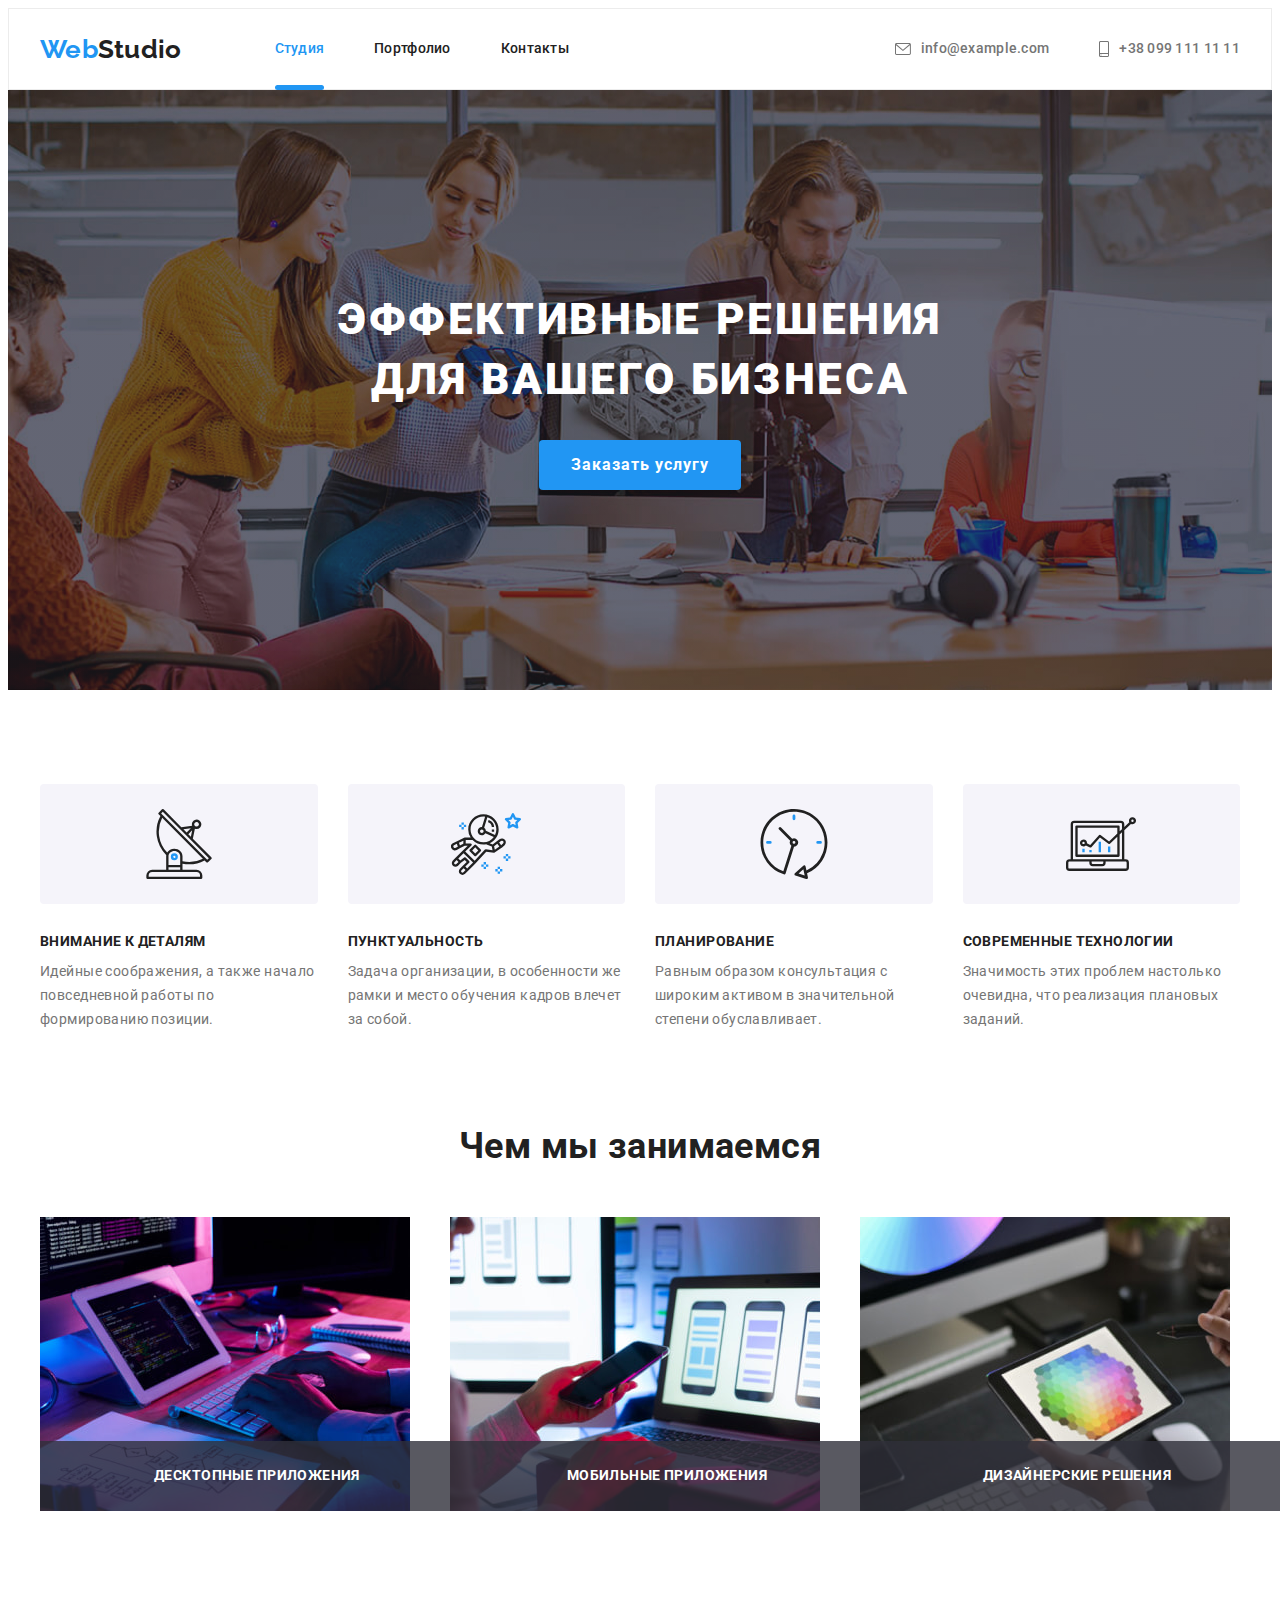
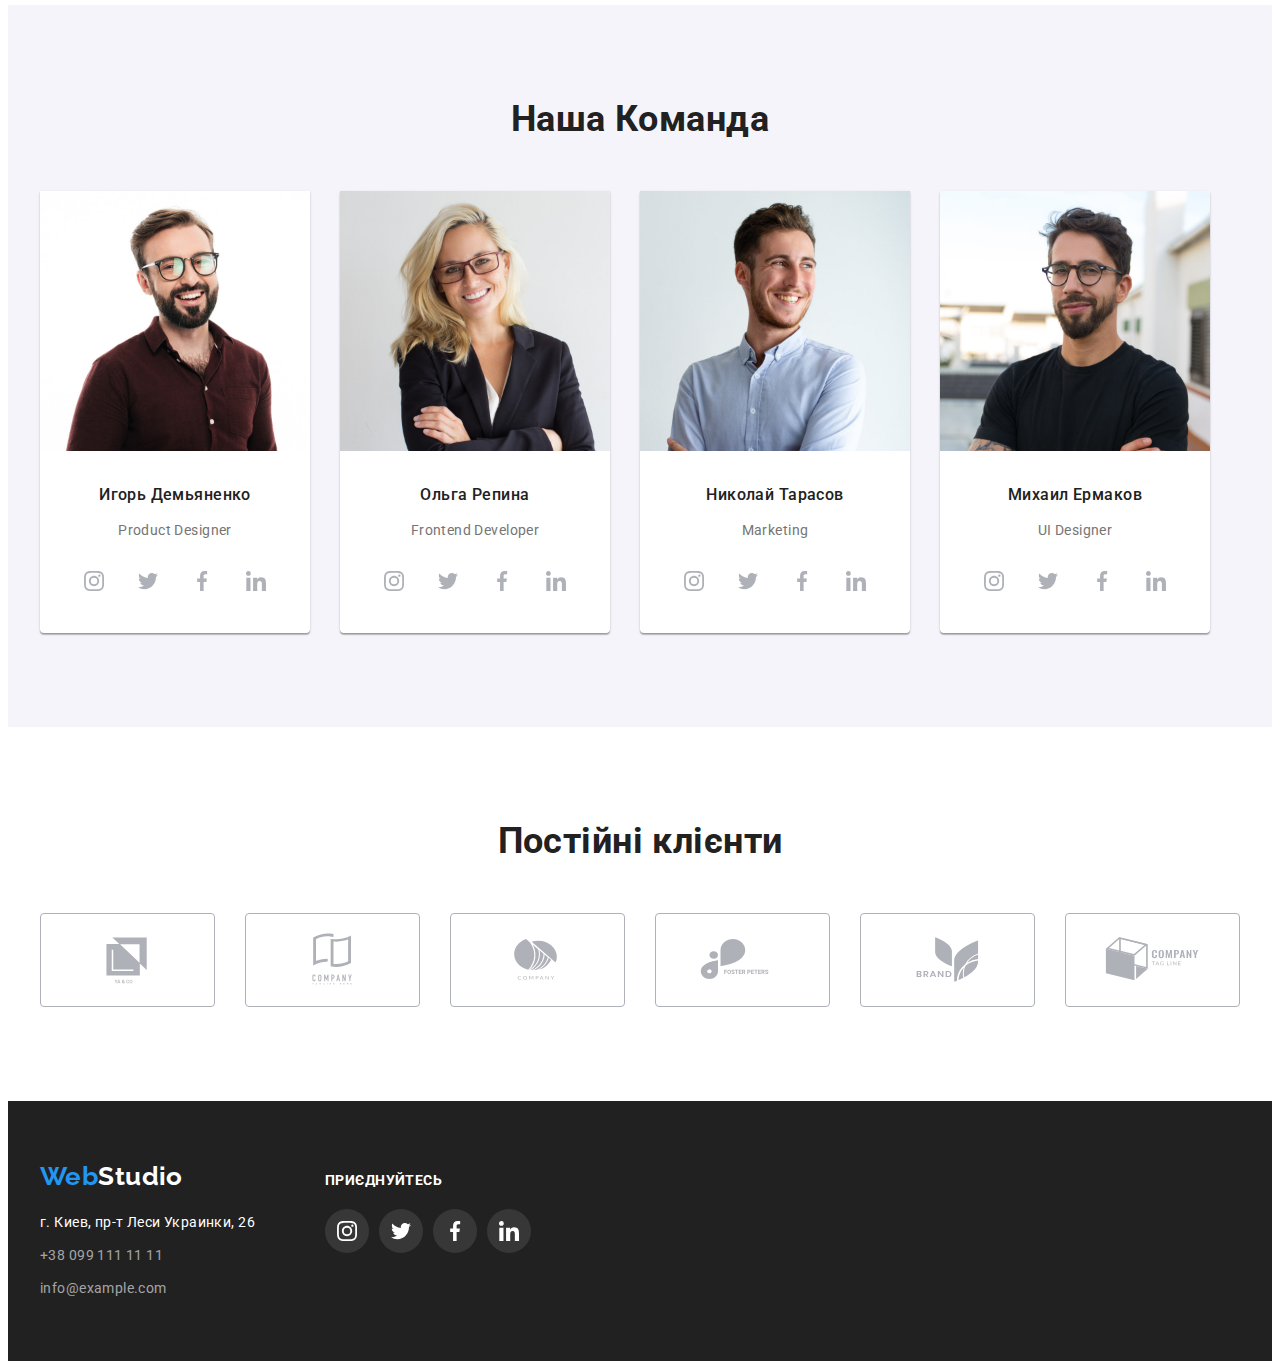
==== index.html @ 94548cdb "Modal-reg" ====
<!DOCTYPE html>
<html lang="ru">

<head>
  <meta charset="UTF-8" />
  <meta http-equiv="X-UA-Compatible" content="IE=edge" />
  <meta name="viewport" content="width=device-width, initial-scale=1.0" />
  <link rel="preconnect" href="https://fonts.googleapis.com" />
  <link rel="preconnect" href="https://fonts.gstatic.com" crossorigin />
  <link href="https://fonts.googleapis.com/css2?family=Raleway:wght@700&family=Roboto:wght@400;500;700;900&display=swap"
    rel="stylesheet" />
  <link rel="stylesheet" href="https://cdnjs.cloudflare.com/ajax/libs/modern-normalize/1.1.0/modern-normalize.min.css"
    integrity="sha512-wpPYUAdjBVSE4KJnH1VR1HeZfpl1ub8YT/NKx4PuQ5NmX2tKuGu6U/JRp5y+Y8XG2tV+wKQpNHVUX03MfMFn9Q=="
    crossorigin="anonymous" referrerpolicy="no-referrer" />
  <link rel="stylesheet" href="./css/styles.css" />
  <link rel="stylesheet" href="./css/stylesportfol.css" />
  <title>Головна</title>
</head>

<body>
  <header class="header">
    <div class="header-container container">
      <nav class="nav">
        <a href="./index.html" class="logo">
          Web<span class="black">Studio</span></a>
        <ul class="nav-list list">
          <li class="header-item">
            <a class="link header-link active-page" href="./index.html">Студия</a>
          </li>
          <li class="header-item">
            <a class="link header-link" href="./portfolio.html" target="_blank" rel="noreferrer noopener">Портфолио</a>
          </li>
          <li class="header-item">
            <a class="link header-link" href="">Контакты</a>
          </li>
        </ul>
      </nav>
      <ul class="contact-list list">
        <li class="header-item">
          <a class="link header-link" href="mailto:info@example.com"><svg class="contact-mail" width="16" height="12">
              <use href="./images/symbol.svg#mail"></use>
            </svg>info@example.com</a>
        </li>
        <li class="header-item">
          <a class="link header-link" href="tel:+380991111111"><svg class="contact-mail" width="10" height="16">
              <use href="./images/symbol.svg#smartphone"></use>
            </svg>+38 099 111 11 11</a>
        </li>
      </ul>
    </div>
  </header>
  <main>
    <!-- Секція герой -->
    <section class="section-hero">
      <div class="container">
        <h1 class="title-hero white">
          Эффективные решения для вашего бизнеса
        </h1>
        <button class="btn-hero" type="button" data-modal-open>Заказать услугу</button>
      </div>
    </section>

    <!-- Секція опису роботи -->
    <section class="section description">
      <div class="container">
        <ul class="list description-list card-set">
          <li class="description-item card-item">
            <div class="descrip-other">
              <svg class="descrip-icon" width="70" height="70">
                <use href="./images/icons.svg#antenna"></use>
              </svg>
            </div>
            <h3 class="description-title black">Внимание к деталям</h3>
            <p class="description-text">
              Идейные соображения, а также начало повседневной работы по
              формированию позиции.
            </p>
          </li>
          <li class="description-item card-item">
            <div class="descrip-other">
              <svg class="descrip-icon" width="70" height="70">
                <use href="./images/icons.svg#astronaut"></use>
              </svg>
            </div>
            <h3 class="description-title black">Пунктуальность</h3>
            <p class="description-text">
              Задача организации, в особенности же рамки и место обучения
              кадров влечет за собой.
            </p>
          </li>
          <li class="description-item card-item">
            <div class="descrip-other">
              <svg class="descrip-icon" width="70" height="70">
                <use href="./images/icons.svg#clock"></use>
              </svg>
            </div>
            <h3 class="description-title black">Планирование</h3>
            <p class="description-text">
              Равным образом консультация с широким активом в значительной
              степени обуславливает.
            </p>
          </li>
          <li class="description-item card-item">
            <div class="descrip-other">
              <svg class="descrip-icon" width="70" height="70">
                <use href="./images/icons.svg#diagram"></use>
              </svg>
            </div>
            <h3 class="description-title black">Современные технологии</h3>
            <p class="description-text">
              Значимость этих проблем настолько очевидна, что реализация
              плановых заданий.
            </p>
          </li>
        </ul>
      </div>
    </section>

    <!-- Секція про нас -->
    <section class="section about">
      <div class="container">
        <h2 class="section-title black">Чем мы занимаемся</h2>
        <ul class="card-set about-list list">
          <li class="about-item card-item">
            <img src="./images/indeximg/desktop.jpg" alt="Разработка" width="370" height="294" />
            <p class="about-title">Десктопные приложения</p>
          </li>
          <li class="about-item card-item">
            <img src="./images/indeximg/mobile.jpg" alt="Приложения" width="370" height="294" />
            <p class="about-title">Мобильные приложения</p>
          </li>
          <li class="about-item card-item">
            <img src="./images/indeximg/tablet.jpg" alt="Внедрение" width="370" height="294" />
            <p class="about-title">Дизайнерские решения</p>
          </li>
        </ul>
      </div>
    </section>

    <!-- Секція наша Команда -->
    <section class="section team">
      <div class="container">
        <h2 class="section-title black">Наша Команда</h2>
        <ul class="team-list list card-set">
          <li class="team-item comand-item">
            <img src="./images/indeximg/igor.jpg" alt="Игорь Демьяненко" width="270" height="260" />
            <div class="team-content">
              <h3 class="team-name">Игорь Демьяненко</h3>
              <p class="team-text">Product Designer</p>
              <ul class="socials list">
                <li class="socials-item">
                  <a class="socials-link" href="">
                    <svg class="socials-icon" width="20" height="20">
                      <use href="./images/symbol.svg#instagram"></use>
                    </svg>
                  </a>
                </li>
                <li class="socials-item">
                  <a class="socials-link" href="">
                    <svg class="socials-icon" width="20" height="20">
                      <use href="./images/symbol.svg#twitter"></use>
                    </svg>
                  </a>
                </li>
                <li class="socials-item">
                  <a class="socials-link" href="">
                    <svg class="socials-icon" width="20" height="20">
                      <use href="./images/symbol.svg#facebook"></use>
                    </svg>
                  </a>
                </li>
                <li class="socials-item">
                  <a class="socials-link" href="">
                    <svg class="socials-icon" width="20" height="20">
                      <use href="./images/symbol.svg#linkedin"></use>
                    </svg>
                  </a>
                </li>
              </ul>
            </div>
          </li>
          <li class="team-item comand-item">
            <img src="./images/indeximg/olga.jpg" alt="Ольга Репина" width="270" height="260" />
            <div class="team-content">
              <h3 class="team-name">Ольга Репина</h3>
              <p class="team-text">Frontend Developer</p>
              <ul class="socials list">
                <li class="socials-item">
                  <a class="socials-link" href="">
                    <svg class="socials-icon" width="20" height="20">
                      <use href="./images/symbol.svg#instagram"></use>
                    </svg>
                  </a>
                </li>
                <li class="socials-item">
                  <a class="socials-link" href="">
                    <svg class="socials-icon" width="20" height="20">
                      <use href="./images/symbol.svg#twitter"></use>
                    </svg>
                  </a>
                </li>
                <li class="socials-item">
                  <a class="socials-link" href="">
                    <svg class="socials-icon" width="20" height="20">
                      <use href="./images/symbol.svg#facebook"></use>
                    </svg>
                  </a>
                </li>
                <li class="socials-item">
                  <a class="socials-link" href="">
                    <svg class="socials-icon" width="20" height="20">
                      <use href="./images/symbol.svg#linkedin"></use>
                    </svg>
                  </a>
                </li>
              </ul>
            </div>
          </li>
          <li class="team-item comand-item">
            <img src="./images/indeximg/nikolai.jpg" alt="Николай Тарасов" width="270" height="260" />
            <div class="team-content">
              <h3 class="team-name">Николай Тарасов</h3>
              <p class="team-text">Marketing</p>
              <ul class="socials list">
                <li class="socials-item">
                  <a class="socials-link" href="">
                    <svg class="socials-icon" width="20" height="20">
                      <use href="./images/symbol.svg#instagram"></use>
                    </svg>
                  </a>
                </li>
                <li class="socials-item">
                  <a class="socials-link" href="">
                    <svg class="socials-icon" width="20" height="20">
                      <use href="./images/symbol.svg#twitter"></use>
                    </svg>
                  </a>
                </li>
                <li class="socials-item">
                  <a class="socials-link" href="">
                    <svg class="socials-icon" width="20" height="20">
                      <use href="./images/symbol.svg#facebook"></use>
                    </svg>
                  </a>
                </li>
                <li class="socials-item">
                  <a class="socials-link" href="">
                    <svg class="socials-icon" width="20" height="20">
                      <use href="./images/symbol.svg#linkedin"></use>
                    </svg>
                  </a>
                </li>
              </ul>
            </div>
          </li>
          <li class="team-item comand-item">
            <img src="./images/indeximg/mihail.jpg" alt="Михаил Ермаков" width="270" height="260" />
            <div class="team-content">
              <h3 class="team-name">Михаил Ермаков</h3>
              <p class="team-text">UI Designer</p>
              <ul class="socials list">
                <li class="socials-item">
                  <a class="socials-link" href="">
                    <svg class="socials-icon" width="20" height="20">
                      <use href="./images/symbol.svg#instagram"></use>
                    </svg>
                  </a>
                </li>
                <li class="socials-item">
                  <a class="socials-link" href="">
                    <svg class="socials-icon" width="20" height="20">
                      <use href="./images/symbol.svg#twitter"></use>
                    </svg>
                  </a>
                </li>
                <li class="socials-item">
                  <a class="socials-link" href="">
                    <svg class="socials-icon" width="20" height="20">
                      <use href="./images/symbol.svg#facebook"></use>
                    </svg>
                  </a>
                </li>
                <li class="socials-item">
                  <a class="socials-link" href="">
                    <svg class="socials-icon" width="20" height="20">
                      <use href="./images/symbol.svg#linkedin"></use>
                    </svg>
                  </a>
                </li>
              </ul>
            </div>
          </li>
        </ul>
      </div>
    </section>
    <!-- Постійні клієнти -->
    <section class="section">
      <div class="container">
        <h2 class="section-title black">Постійні клієнти</h2>
        <ul class="list regular-list card-set">
          <li class="regular-item card-item">
            <a href="" class="link" target="_blank" rel="noreferrer noopener">
              <svg class="regular-icon" width="105" height="60">
                <use href="./images/symbol.svg#logo-1"></use>
              </svg>
            </a>
          </li>
          <li class="regular-item card-item">
            <a href="" class=" link" target="_blank" rel="noreferrer noopener">
              <svg class="regular-icon" width="105" height="60">
                <use href="./images/symbol.svg#logo-2"></use>
              </svg>
            </a>
          </li>
          <li class="regular-item card-item">
            <a href="" class=" link" target="_blank" rel="noreferrer noopener">
              <svg class="regular-icon" width="105" height="60">
                <use href="./images/symbol.svg#logo-3"></use>
              </svg>
            </a>
          </li>
          <li class="regular-item card-item">
            <a href="" class=" link" target="_blank" rel="noreferrer noopener">
              <svg class="regular-icon" width="105" height="60">
                <use href="./images/symbol.svg#logo-4"></use>
              </svg>
            </a>
          </li>
          <li class="regular-item card-item">
            <a href="" class=" link" target="_blank" rel="noreferrer noopener">
              <svg class="regular-icon" width="105" height="60">
                <use href="./images/symbol.svg#logo-5"></use>
              </svg>
            </a>
          </li>
          <li class="regular-item card-item">
            <a href="" class=" link" target="_blank" rel="noreferrer noopener">
              <svg class="regular-icon" width="105" height="60">
                <use href="./images/symbol.svg#logo-6"></use>
              </svg>
            </a>
          </li>
        </ul>
      </div>
    </section>
  </main>

  <!-- Секція футер -->
  <footer class="footer">
    <div class="container">
      <div class="footer-container">
        <div class="adress-container>"> <a href="./index.html" class="logo">
            Web<span class="white">Studio</span></a>
          <address class="adress">
            <ul class="list footer-list">
              <li class="footer-contact">
                <a class="footer-link white link" href="https://goo.gl/maps/tCq3jxpHgxtGi2bRA" target="_blank"
                  rel="noreferrer noopener">
                  г. Киев, пр-т Леси Украинки, 26</a>
              </li>
              <li class="footer-contact">
                <a class="footer-link link" href="tel:+380991111111">+38 099 111 11 11</a>
              </li>
              <li class="footer-contact">
                <a class="footer-link link" href="mailto:info@example.com">info@example.com</a>
              </li>
            </ul>
          </address>
        </div>

        <div class="footer-cta">
          <p class="white footer-title">Приєднуйтесь</p>
          <ul class="socials list">
            <li class="socials-item">
              <a class="socials-link" href="">
                <svg class="socials-icon" width="20" height="20">
                  <use href="./images/symbol.svg#instagram"></use>
                </svg>
              </a>
            </li>
            <li class="socials-item">
              <a class="socials-link" href="">
                <svg class="socials-icon" width="20" height="20">
                  <use href="./images/symbol.svg#twitter"></use>
                </svg>
              </a>
            </li>
            <li class="socials-item">
              <a class="socials-link" href="">
                <svg class="socials-icon" width="20" height="20">
                  <use href="./images/symbol.svg#facebook"></use>
                </svg>
              </a>
            </li>
            <li class="socials-item ">
              <a class="socials-link" href="">
                <svg class="socials-icon" width="20" height="20">
                  <use href="./images/symbol.svg#linkedin"></use>
                </svg>
              </a>
            </li>
          </ul>
        </div>
      </div>
    </div>
  </footer>
  <div class="backdrop is-hidden" data-modal>
    <div class="modal">
      <button class="modal-btn" data-modal-close>
        <svg class="modal-icon" width="11" height="11">
          <use href="./images/icons.svg#icon-close"></use>
        </svg>
      </button>
      <form class="registration">
        <strong class="registration-title">Залиште свої дані, ми вам передзвонимо</strong>
        <div class="registration-group">
          <label class="registration-wrap">
            <span class="registration-label">Ім'я</span>
            <input class="registration-input" type="text">

            <svg class="registration-icon" width="18" height="18">
              <use href="./images/icons.svg#name"></use>
            </svg>
          </label>
          <label class="registration-wrap">
            <span class="registration-label">Телефон</span>
            <input class="registration-input" type="tel">

            <svg class="registration-icon" width="18" height="18">
              <use href="./images/icons.svg#telephone"></use>
            </svg>
          </label>
          <label class="registration-wrap">
            <span class="registration-label">E-mail</span>
            <input class="registration-input" type="email">

            <svg class="registration-icon" width="18" height="18">
              <use href="./images/icons.svg#email"></use>
            </svg>
          </label>
          <label class="registration-wrap">
            <span class="registration-label">Коментарій</span>
            <textarea class="registration-message" rows="5" placeholder="Введіть текст"></textarea>

          </label>
        </div>
        <label class="registration-agreement">
          <input class="registration-checkbox visually-hidden" type="checkbox" name="agreement">
          <svg class="registration-agreemen-icon" width="20" height="20">
            <use class="registration-agreement-uncheck" href="./images/icons.svg#check-box">
            </use>
            <use class="registration-agreement-check" href="./images/icons.svg#check"></use>
          </svg>
          <span class="registration-text">
            Погоджуюся з розсилкою та приймаю
            <a class="registration-link" href="">Умови договору</a>
          </span>
        </label>
        <button class="registration-btn" type="submit"> Відправити</button>
      </form>
    </div>
  </div>

  <script src="./modal.js"></script>
</body>

</html>
---- css/styles.css ----
:root {
  --text-color-blck: #212121;
  --accent-color: #2196f3;
  --text-color-wht: #ffffff;
  --text-color-gray: #757575;
  --text-color-soc: #afb1b8;
  --drk-bg: #2f303a;
  --light-bg: #f5f4fa;
  --gradient: linear-gradient(
    to right,
    rgba(47, 48, 58, 0.4),
    rgba(47, 48, 58, 0.4)
  );
  --white-rgba: rgba(255, 255, 255, 0.6);
  --card-gap: 30px;
  --card-item: 3;
  --cubic: cubic-bezier(0.4, 0, 0.2, 1);
}

body {
  font-family: "Roboto";
  font-size: 14px;
  line-height: 1.71;
  letter-spacing: 0.03em;
  color: var(--text-color-gray);
}
h1,
h2,
h3,
h4,
p {
  margin: 0;
}

ul,
ol {
  padding: 0;
  margin: 0;
}

img {
  display: block;
  max-width: 100%;
  height: auto;
}
.section {
  padding-top: 94px;
  padding-bottom: 94px;
}
.card-set {
  display: flex;
  flex-wrap: wrap;
  gap: var(--card-gap);
}
.card-item {
  flex-basis: calc(
    (100% - (var(--card-item) - 1) * var(--card-gap)) / var(--card-item)
  );
}
.container {
  width: 1200px;
  padding-left: 15px;
  padding-right: 15px;
  margin-left: auto;
  margin-right: auto;
}
.link {
  text-decoration: none;
  color: currentColor;
}

.list {
  list-style: none;
}
.visually-hidden{
  position: absolute;
  white-space: nowrap;
  width: 1px;
  height: 1px;
  overflow: hidden;
  border: 0;
padding: 0;
clip: rect(0 0 0 0);
clip-path:  inset(50%);
margin: -1px;
}

/* Header */
.header {
  font-weight: 500;
  line-height: 1.14;
  letter-spacing: 0.02em;
  border: 1px solid #ececec;
}
.logo {
  text-decoration: none;
  font-family: "Raleway";
  font-weight: 700;
  font-size: 26px;
  line-height: 1.16;
  color: var(--accent-color);
}
.black {
  color: var(--text-color-blck);
}
.white {
  color: var(--text-color-wht);
}

.header-link:hover, 
 .header-link:focus {
  color: var(--accent-color);
  
}
.nav {
  color: var(--text-color-blck);
}
.contact-mail {
  fill: currentColor;
  margin-right: 10px;
}
.header-link a:hover,
.header-link a:focus {
  color: var(--accent-color);
}

.active-page{
  position: relative;
  color: var(--accent-color);
}

.active-page::after{
  content: '';
  position: absolute;
  display: block ;
  left: 0;
  bottom: -1px;
  border-radius: 4px;
  width: 100%;
  height: 5px;
  background-color: var(--accent-color );
 
  
}

/* Header */
.header .logo {
  margin-right: 93px;
}
.header-container {
  display: flex;
  align-items: center;
}
.nav {
  display: flex;
  align-items: center;
}
.nav-list {
  display: flex;
  align-items: center;
  gap: 50px;
}
.header-link {
  display: flex;
  align-items: center;
  padding-top: 32px;
  padding-bottom: 32px;
  transition: color 250ms var(--cubic);
}
.contact-list {
  display: flex;
  align-items: center;
  gap: 50px;
  margin-left: auto;
}
/* Секція Герой */

.section-hero {
  max-width: 1600px;
  margin-left: auto;
  margin-right: auto;
  background-image: var(--gradient), url(../images/indeximg/backhero.jpg);
  background-repeat: no-repeat;
  background-position: center;
  background-size: cover;
  padding-top: 200px;
  padding-bottom: 200px;
  background-color: var(--drk-bg);
  text-align: center;
}
.title-hero {
  max-width: 696px;
  margin-left: auto;
  margin-right: auto;
  font-weight: 900;
  font-size: 44px;
  line-height: 1.36;
  text-align: center;
  text-transform: uppercase;
  letter-spacing: 0.06em;
  margin-bottom: 30px;
}
.btn-hero {
  background-color: var(--accent-color);
  box-shadow: 0px 4px 4px rgba(0, 0, 0, 0.15);
  border-radius: 4px;
  color: var(--text-color-wht);
  min-width: 200px;
  padding: 10px 32px;
  cursor: pointer;
  font-weight: 700;
  font-size: 16px;
  line-height: 1.88;
  text-align: center;
  letter-spacing: 0.06em;
  font-family: inherit;
  border: none;
}

/* Секція опису роботи */

.description-list {
  --card-item: 4;
}

.description-title {
  font-weight: 700;
  line-height: 1.14;
  font-size: 14px;
  text-transform: uppercase;
  margin-bottom: 10px;
}
.descrip-other {
  display: flex;
  align-items: center;
  justify-content: center;
  height: 120px;
  border-radius: 4px;
  background: var(--light-bg);
  margin-bottom: 30px;
}

/* Секція про нас */
.about {
  padding-top: 0px;
}
.section-title {
  font-weight: 700;
  font-size: 36px;
  line-height: 1.16;
  text-align: center;
  margin-bottom: 50px;
}
.about-list .about-item{
  position: relative;
}
.about-title {
  position: absolute;
  width: 100%;
  left: 0;
  bottom: 0;
  margin: 0;
  font-weight: 700;
  line-height: 1.14;
  text-transform: uppercase;
  color: var(--text-color-wht);
  text-align: center;
  padding: 27px;
  background: rgba(47, 48, 58, 0.8);
}
/* Секція наша Команда */

.team-list {
  --card-item: 4;
}
.team {
  background-color: var(--light-bg);
}
.title-team {
  font-weight: 700;
  font-size: 36px;
  line-height: 1.16;
  text-align: center;
}
.team-name {
  margin-bottom: 10px;
  font-weight: 500;
  color: var(--text-color-blck);
}
.team-text .team-name {
  font-size: 16px;
  line-height: 1.18;
}
.team-text {
  font-weight: 400px;
  margin-bottom: 16px;
}
.comand-item {
  text-align: center;
  background: #ffffff;
  box-shadow: 0px 1px 3px rgba(0, 0, 0, 0.12), 0px 1px 1px rgba(0, 0, 0, 0.14),
    0px 2px 1px rgba(0, 0, 0, 0.2);
  border-radius: 0px 0px 4px 4px;
}

.team-content {
  padding: 30px;
}

.socials {
  display: flex;
  align-items: center;
  justify-content: center;
  gap: 10px;
}
.socials-link {
  display: flex;
  align-items: center;
  justify-content: center;
  width: 44px;
  height: 44px;
  border-radius: 50%;
  transition: background-color 250ms var(--cubic);
  
}
.socials-icon {
  fill: var(--text-color-soc);
  transition: fill 250ms var(--cubic);
}
.socials-link:hover,
.socials-link:focus {
  background-color: var(--accent-color);
  
}
.socials-link:hover .socials-icon,
.socials-link:focus .socials-icon {
  fill: var(--text-color-wht);
  
}

/* Постійні клієнти */

.regular-title {
  text-align: center;
  font-size: 36px;
  line-height: 1.16em;
  font-weight: 700;
  color: var(--text-color-blck);
  margin-bottom: 50px;
}

.regular-item .link {
  display: flex;
  align-items: center;
  padding: 16px 30px;
  justify-content: center;
  border: 1px solid currentColor;
  border-radius: 4px;
  color: var(--text-color-soc);
  transition: color 250ms var(--cubic);
}
.regular-icon {
  fill: currentColor;
}
.regular-item .link:hover,
.regular-item .link:focus {
  color: var(--accent-color);
  
}
.regular-list {
  --card-item: 6;
  --card-gap: 30px;
}
/* Секція футер */
.footer-container {
  display: flex;
  gap: 70px;
  align-items: baseline;
}
.footer-link{
  transition: color 250ms var(--cubic);
}

.adress-container {
  padding-top: 60px;
  padding-bottom: 60px;
}
.adress {
  font-style: inherit;
  color: var(--white-rgba);
}
.footer {
  padding-top: 60px;
  padding-bottom: 60px;
  background-color: var(--text-color-blck);
}

.footer-link:hover, 
.footer-link:focus {
  color: var(--accent-color);
}


.footer .logo {
  margin-bottom: 20px;
  display: block;
}
.footer-list {
  display: flex;
  flex-direction: column;
  gap: 9px;
}
.footer-title {
  font-family: "Roboto";
  font-weight: 700;
  font-size: 14px;
  line-height: 1.14;
  letter-spacing: 0.03em;
  text-transform: uppercase;

  color: var(--text-color-wht);
  margin-bottom: 20px;
}
/* Social-Footer */
.footer-cta .socials-link {
  
  background-color: rgba(255, 255, 255, 0.1);
}
.footer-cta .socials-link:hover,
.footer-cta .socials-link:focus{
    background-color: var(--accent-color);
    transition: background-color 250ms var(--cubic);

}
.footer-cta .socials-icon{
  fill: var(--text-color-wht);
}

/* Портфолио */

.filter-btn {
  text-align: center;
  font-family: inherit;
  font-style: normal;
  font-weight: 500;
  font-size: 16px;
  line-height: 1.62;
  background-color: #f5f4fa;
  border-radius: 4px;
  cursor: pointer;
  border: none;
  padding: 6px 22px;
  transition: color 250ms var(--cubic),
      box-shadow 250ms var(--cubic),
      background-color 250ms var(--cubic);
}
.filter-list {
  display: flex;
  justify-content: center;
  margin-bottom: 50px;
  gap: 8px;
}

.filter-link {
  align-items: center;
}

.filter-btn:hover {
  background-color: var(--accent-color);
  color: var(--text-color-wht);
  box-shadow: 0px 3px 1px rgba(0, 0, 0, 0.1), 0px 1px 2px rgba(0, 0, 0, 0.08),
    0px 2px 2px rgba(0, 0, 0, 0.12);
  
}

.filter-btn:focus {
  background-color: var(--accent-color);
  color: var(--text-color-wht);
  box-shadow: 0px 3px 1px rgba(0, 0, 0, 0.1), 0px 1px 2px rgba(0, 0, 0, 0.08),
    0px 2px 2px rgba(0, 0, 0, 0.12);
    
}

.work-title {
  font-weight: 700;
  font-size: 18px;
  line-height: 2;
  color: var(--text-color-blck);
  margin-bottom: 4px;
}
.work-text {
  font-size: 16px;
  line-height: 1.87;
}
.work-item {
  background-color: var(--text-color-wht);
}
.work-description {
  padding: 20px 24px;
  background: var(--text-color-wht);
  border: 1px solid #eeeeee;
}
.work-list .link {
  display: flex;
  flex-direction: column;
  transition: box-shadow 250ms var(--cubic);
}
.work-list .work-item .link:hover,
.work-list .work-item .link:focus {
  box-shadow: 0px 1px 1px rgba(0, 0, 0, 0.12), 0px 4px 4px rgba(0, 0, 0, 0.06),
    1px 4px 6px rgba(0, 0, 0, 0.16);
  transition: box-shadow 250ms var(--cubic);
}

.work-overlay {
  position: relative;
  overflow: hidden;
}

.work-about{
  font-family: 'Roboto';
    font-style: normal;
    font-weight: 400;
    font-size: 18px;
    line-height: 1.55;
    letter-spacing: 0.03em;
    
}
.work-about {
  position: absolute;
  top: 0;
  left: 0;
  width: 100%;
  height: 100%;
  padding: 63px 24px;
  opacity: 0;
  transform: translateY(100%);
  background-color: var(--accent-color);
  color: var(--text-color-wht);
  transition: transform 250ms var(--cubic), opacity 250ms var(--cubic);
}

.work-link:hover .work-about,
.work-link:focus .work-about {
  transform: translateY(0);
  opacity: 1;
}
/* Modal */

.backdrop{
  position: fixed;
  top: 0;
  left: 0;

  height: 100%;
  width: 100%;

  background-color: rgba(0, 0, 0, 0.2);
  z-index: 1000;
  display: flex;
  align-items: center;
  justify-content: center;
  transition: opacity 250ms var(--cubic), visibility 250ms var(--cubic);
}
.backdrop.is-hidden{
  opacity: 0;
  visibility: hidden;
  pointer-events: none;
}
.backdrop.is-hidden .modal{
  transform: scale(0);
}
.modal{
  position: relative;
  width: 528px;
  padding: 40px;
  background: #FFFFFF;
  box-shadow: 0px 1px 3px rgba(0, 0, 0, 0.12), 0px 1px 1px rgba(0, 0, 0, 0.14), 0px 2px 1px rgba(0, 0, 0, 0.2);
  border-radius: 4px;
  transition: transform 250ms var(--cubic);
}
.modal-btn{
  position: absolute;

  display: flex;
  align-items: center;
  justify-content: center;
  width: 30px;
  height: 30px;
  top: 8px;
  right: 8px;

  border-radius: 50%;
  border: 1px solid rgba(0, 0, 0, 0.1);
  background-color: var(--text-color-wht);
  cursor: pointer;
}
/* Modal-form */
.registration {

  text-align: center;
  align-items: center;
  
}

.registration-title {
    max-width: 30px;
    font-family: 'Roboto';
    font-style: normal;
    font-weight: 700;
    font-size: 20px;
    line-height: 1,15;
    text-align: center;
    letter-spacing: 0.03em;
    color: var(--text-color-blck);
    margin-bottom: 30px;
}

.registration-group {
  margin-bottom: 20px;
}
.registration-agreement{
  display: flex;
  align-items: center;
  gap:8px;
  margin-bottom: 30px;
}

.registration-wrap {
  position: relative;
  display: block;
  margin-bottom: 28px ;

}
.registration-wrap:last-child{
  margin-bottom: 0;
}

.registration-label {
  display: block;
  text-align: left;
}

.registration-input, 
.registration-message {
  border: 1px solid rgba(33, 33, 33, 0.2);
  height: 40px;
  width: 100%;
  padding-top: 11px;
  padding-left: 42px;
  padding-bottom: 11px;
  border-radius: 4px;
}
.registration-message{
  resize: none;
  width: 100%;
  height: 120px;
  padding: 10px;
}

.registration-icon {
  position: absolute;
  bottom: 10px;
  left: 15px;  
}

.registration-agreement-check{
  opacity: 0;
  fill: var(--text-color-wht);
  background-color: var(--accent-color);
}
.registration-checkbox:checked+.registration-agreemen-icon .registration-agreement-check {
  opacity: 1;
  
}
.registration-checkbox:checked + .registration-agreemen-icon .registration-agreement-uncheck
{
  opacity: 0;
}


.registration-btn {

  font-family: 'Roboto';
  font-style: normal;
  font-weight: 700;
  font-size: 16px;
  line-height: 30px;
  border: none;
  display: inline-flex;
  align-items: center;
  text-align: center;
  width: 200px;
  height: 50px;
  background-color: var(--accent-color);
  box-shadow: 0px 4px 4px rgba(0, 0, 0, 0.15);
  border-radius: 4px;
  color: var(--text-color-wht);
  cursor: pointer;

}
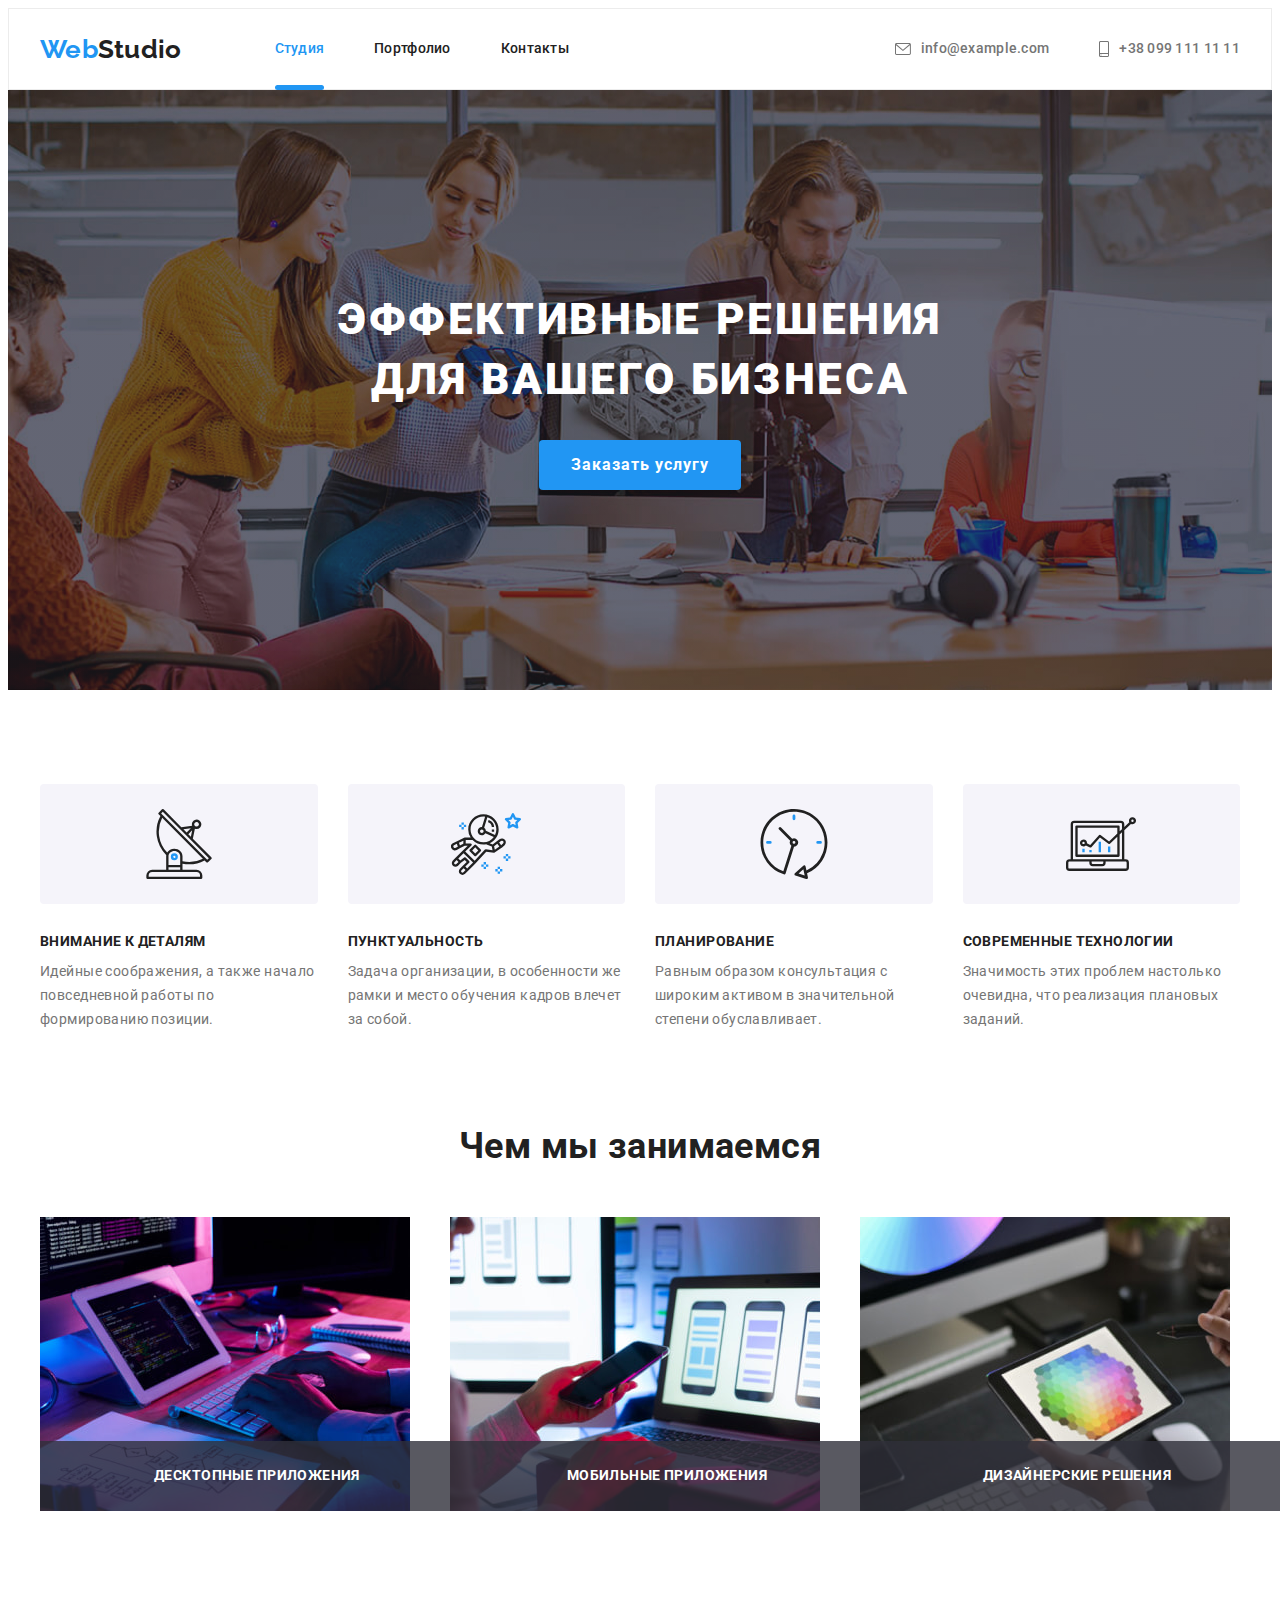
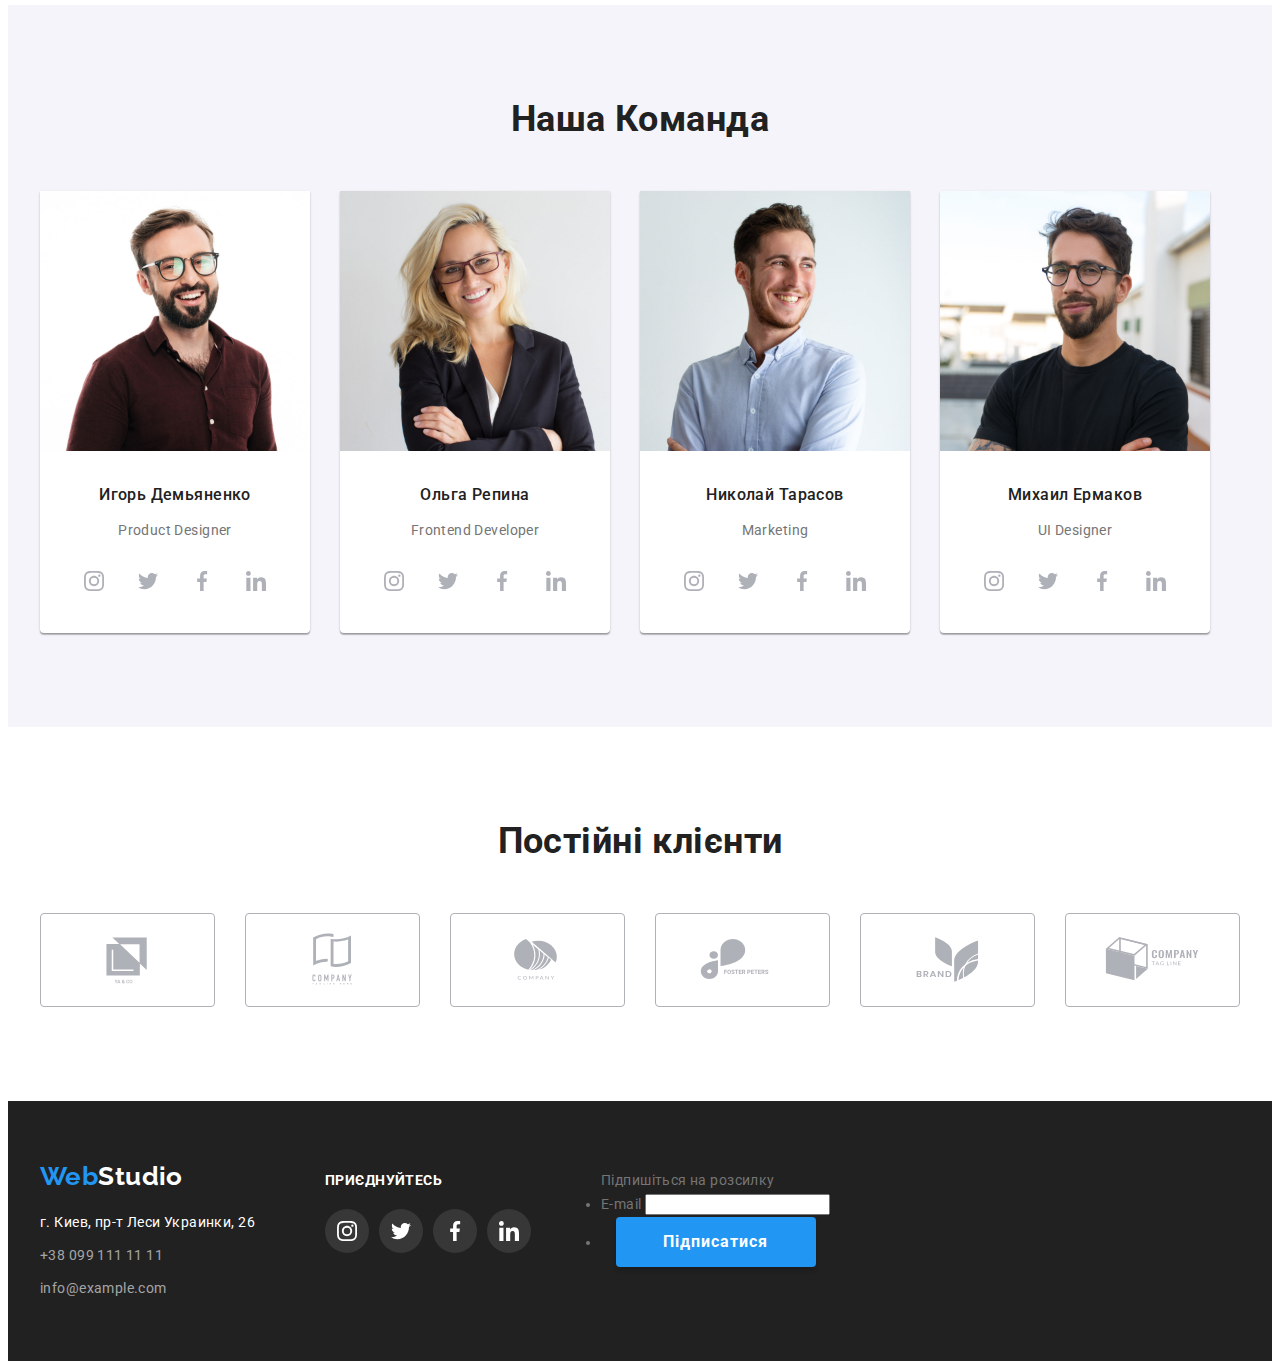
==== commit 37dee80b: "Update2" ====
--- a/index.html
+++ b/index.html
@@ -401,6 +401,20 @@
             </li>
           </ul>
         </div>
+        <div>
+          <p>Підпишіться на розсилку</p>
+          <ul>
+            <li>
+              <label class="registration-wrap">
+                <span>E-mail</span>
+                <input type="email">
+
+            </li>
+            <li>
+              <button class="btn-hero">Підписатися</button>
+            </li>
+          </ul>
+        </div>
       </div>
     </div>
   </footer>
@@ -416,27 +430,30 @@
         <div class="registration-group">
           <label class="registration-wrap">
             <span class="registration-label">Ім'я</span>
-            <input class="registration-input" type="text">
-
-            <svg class="registration-icon" width="18" height="18">
-              <use href="./images/icons.svg#name"></use>
-            </svg>
+            <span class="registration-file">
+              <input class="registration-input" type="text">
+              <svg class="registration-icon" width="18" height="18">
+                <use href="./images/icons.svg#name"></use>
+              </svg>
+            </span>
           </label>
           <label class="registration-wrap">
             <span class="registration-label">Телефон</span>
-            <input class="registration-input" type="tel">
-
-            <svg class="registration-icon" width="18" height="18">
-              <use href="./images/icons.svg#telephone"></use>
-            </svg>
+            <span class="registration-file">
+              <input class="registration-input" type="tel">
+              <svg class="registration-icon" width="18" height="18">
+                <use href="./images/icons.svg#telephone"></use>
+              </svg>
+            </span>
           </label>
           <label class="registration-wrap">
             <span class="registration-label">E-mail</span>
-            <input class="registration-input" type="email">
-
-            <svg class="registration-icon" width="18" height="18">
-              <use href="./images/icons.svg#email"></use>
-            </svg>
+            <span class="registration-file">
+              <input class="registration-input" type="email">
+              <svg class="registration-icon" width="18" height="18">
+                <use href="./images/icons.svg#email"></use>
+              </svg>
+            </span>
           </label>
           <label class="registration-wrap">
             <span class="registration-label">Коментарій</span>
@@ -446,9 +463,7 @@
         </div>
         <label class="registration-agreement">
           <input class="registration-checkbox visually-hidden" type="checkbox" name="agreement">
-          <svg class="registration-agreemen-icon" width="20" height="20">
-            <use class="registration-agreement-uncheck" href="./images/icons.svg#check-box">
-            </use>
+          <svg class="registration-agreemen-icon" width="16" height="15">
             <use class="registration-agreement-check" href="./images/icons.svg#check"></use>
           </svg>
           <span class="registration-text">
@@ -456,7 +471,7 @@
             <a class="registration-link" href="">Умови договору</a>
           </span>
         </label>
-        <button class="registration-btn" type="submit"> Відправити</button>
+        <button class="btn-hero" type="submit"> Відправити</button>
       </form>
     </div>
   </div>
--- a/css/styles.css
+++ b/css/styles.css
@@ -208,6 +208,11 @@
   min-width: 200px;
   padding: 10px 32px;
   cursor: pointer;
+  display: flex;
+  margin-left: auto;
+  margin-right: auto;
+  justify-content: center;
+  align-items: center;
   font-weight: 700;
   font-size: 16px;
   line-height: 1.88;
@@ -573,6 +578,7 @@
 .modal{
   position: relative;
   width: 528px;
+  height: 581px;
   padding: 40px;
   background: #FFFFFF;
   box-shadow: 0px 1px 3px rgba(0, 0, 0, 0.12), 0px 1px 1px rgba(0, 0, 0, 0.14), 0px 2px 1px rgba(0, 0, 0, 0.2);
@@ -596,24 +602,16 @@
   cursor: pointer;
 }
 /* Modal-form */
-.registration {
-
-  text-align: center;
-  align-items: center;
-  
-}
+
 
 .registration-title {
-    max-width: 30px;
-    font-family: 'Roboto';
-    font-style: normal;
+    display: block;
     font-weight: 700;
     font-size: 20px;
-    line-height: 1,15;
+    line-height: 1.15;
     text-align: center;
-    letter-spacing: 0.03em;
     color: var(--text-color-blck);
-    margin-bottom: 30px;
+    margin-bottom: 12px;
 }
 
 .registration-group {
@@ -624,12 +622,21 @@
   align-items: center;
   gap:8px;
   margin-bottom: 30px;
-}
-
+  justify-content: center;
+}
+.registration-file{
+ position: relative;
+
+}
+.registration-icon{
+  position: absolute;
+    top: 50%;
+    transform: translateY(-50%);
+    left: 15px;
+}
 .registration-wrap {
-  position: relative;
   display: block;
-  margin-bottom: 28px ;
+  margin-bottom: 10px ;
 
 }
 .registration-wrap:last-child{
@@ -637,8 +644,12 @@
 }
 
 .registration-label {
+  margin-bottom: 4px;
   display: block;
-  text-align: left;
+  font-size: 12px; 
+  line-height: 1.16;
+  letter-spacing: 0.01em;
+  
 }
 
 .registration-input, 
@@ -656,46 +667,26 @@
   width: 100%;
   height: 120px;
   padding: 10px;
-}
-
-.registration-icon {
-  position: absolute;
-  bottom: 10px;
-  left: 15px;  
-}
+  color: rgba(117, 117, 117, 0.5);
+  background: #FFFFFF;
+  box-shadow: 0px 1px 3px rgba(0, 0, 0, 0.12), 0px 1px 1px rgba(0, 0, 0, 0.14), 0px 2px 1px rgba(0, 0, 0, 0.2);
+}
+
+
 
 .registration-agreement-check{
-  opacity: 0;
   fill: var(--text-color-wht);
+  
+}
+.registration-checkbox:checked+.registration-agreemen-icon {
   background-color: var(--accent-color);
-}
-.registration-checkbox:checked+.registration-agreemen-icon .registration-agreement-check {
-  opacity: 1;
-  
-}
-.registration-checkbox:checked + .registration-agreemen-icon .registration-agreement-uncheck
-{
-  opacity: 0;
-}
-
-
-.registration-btn {
-
-  font-family: 'Roboto';
-  font-style: normal;
-  font-weight: 700;
-  font-size: 16px;
-  line-height: 30px;
-  border: none;
-  display: inline-flex;
-  align-items: center;
-  text-align: center;
-  width: 200px;
-  height: 50px;
-  background-color: var(--accent-color);
-  box-shadow: 0px 4px 4px rgba(0, 0, 0, 0.15);
-  border-radius: 4px;
-  color: var(--text-color-wht);
-  cursor: pointer;
-
-}+  border: 2px solid var(--accent-color);
+  
+}
+.registration-agreemen-icon{
+  width: 16px;
+  height: 15px;
+  border: 2px solid black;
+}
+
+
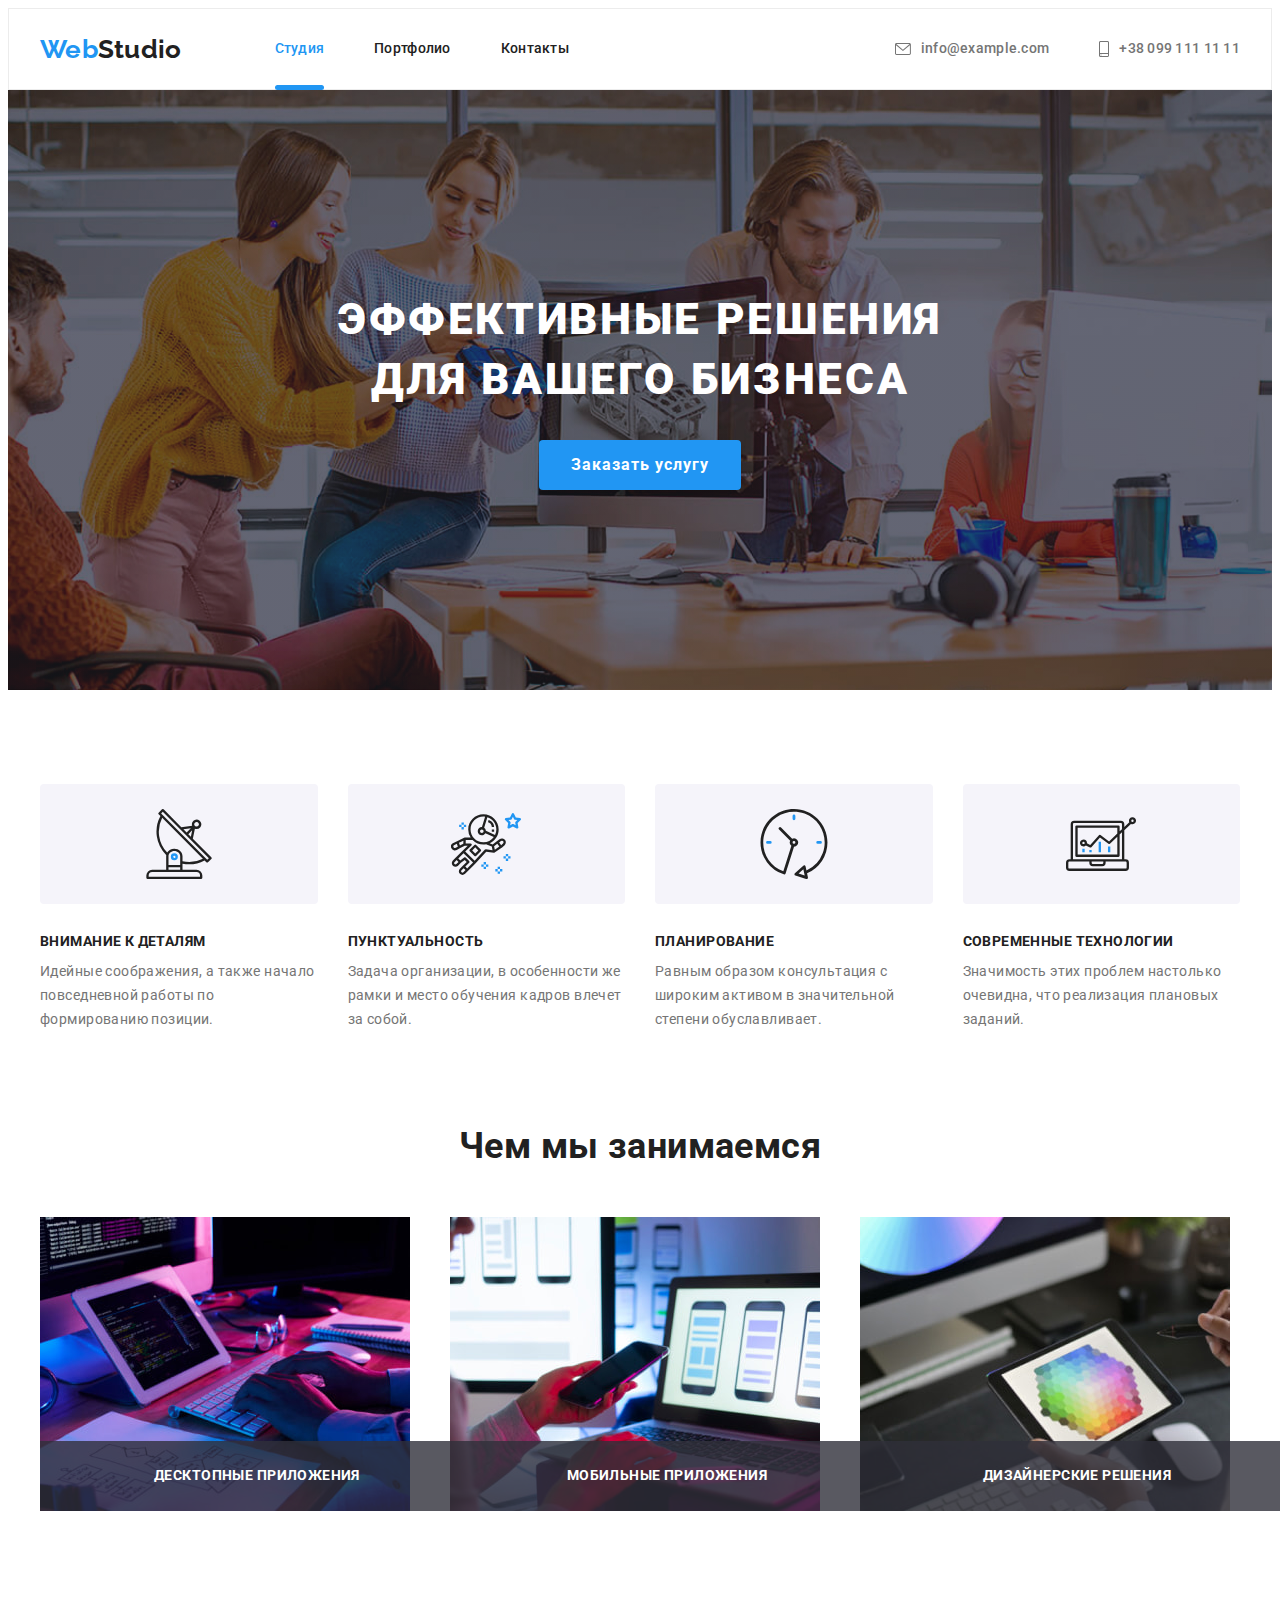
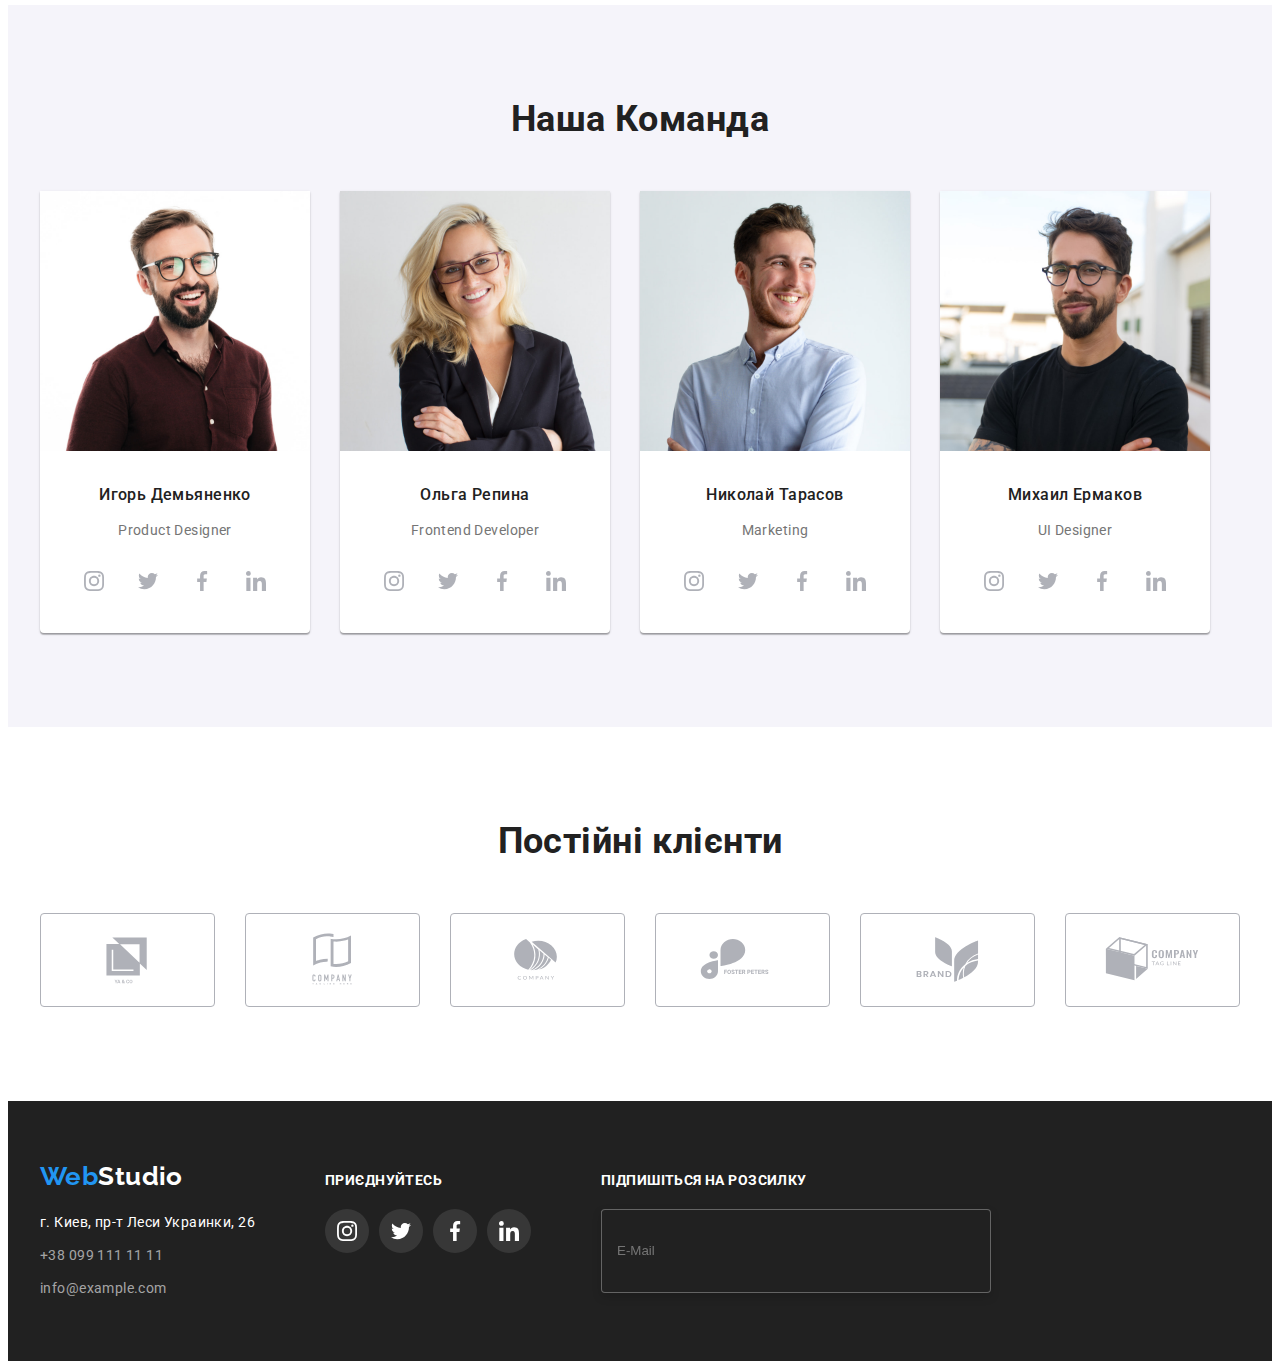
==== commit 9a255e4a: "Start3" ====
--- a/index.html
+++ b/index.html
@@ -401,17 +401,17 @@
             </li>
           </ul>
         </div>
-        <div>
-          <p>Підпишіться на розсилку</p>
-          <ul>
-            <li>
-              <label class="registration-wrap">
-                <span>E-mail</span>
-                <input type="email">
-
-            </li>
-            <li>
-              <button class="btn-hero">Підписатися</button>
+        <div class="footer-email">
+          <p class="footer-email-title">Підпишіться на розсилку</p>
+          <ul class="footer-email-list list">
+            <li class="footer-email-item">
+              <label class="footer-email-wrap">
+                <input class="footer-email-input" type="email" name="email" id="email" placeholder="E-Mail">
+                </span>
+              </label>
+            </li>
+            <li class="footer-email-button">
+              <button class="">Підписатися</button>
             </li>
           </ul>
         </div>
--- a/css/styles.css
+++ b/css/styles.css
@@ -623,6 +623,7 @@
   gap:8px;
   margin-bottom: 30px;
   justify-content: center;
+  cursor: pointer;
 }
 .registration-file{
  position: relative;
@@ -633,6 +634,7 @@
     top: 50%;
     transform: translateY(-50%);
     left: 15px;
+    transition: fill 250ms var(--cubic);
 }
 .registration-wrap {
   display: block;
@@ -651,16 +653,27 @@
   letter-spacing: 0.01em;
   
 }
-
+.registration-input:focus,
+.registration-input:hover,
+.registration-message:focus,
+.registration-message:hover{
+  border: 1px solid var(--accent-color);
+}
+.registration-input:focus + .registration-icon,
+.registration-input:hover + .registration-icon{
+  fill: var(--accent-color);
+}
 .registration-input, 
 .registration-message {
   border: 1px solid rgba(33, 33, 33, 0.2);
   height: 40px;
   width: 100%;
+  display: block;
   padding-top: 11px;
   padding-left: 42px;
   padding-bottom: 11px;
   border-radius: 4px;
+  transition: border 250ms var(--cubic);
 }
 .registration-message{
   resize: none;
@@ -669,7 +682,6 @@
   padding: 10px;
   color: rgba(117, 117, 117, 0.5);
   background: #FFFFFF;
-  box-shadow: 0px 1px 3px rgba(0, 0, 0, 0.12), 0px 1px 1px rgba(0, 0, 0, 0.14), 0px 2px 1px rgba(0, 0, 0, 0.2);
 }
 
 
@@ -688,5 +700,33 @@
   height: 15px;
   border: 2px solid black;
 }
-
-
+.registration-link{
+  color: var(--accent-color);
+}
+/* Fotter-email */
+
+.footer-email-title{
+  font-weight: 700;
+  font-size: 14px;
+  line-height: 1.14;
+  letter-spacing: 0.03em;
+  text-transform: uppercase;
+  color: var(--text-color-wht);
+  margin-bottom: 20px;
+}
+
+.footer-email-input{
+  position: absolute;
+    width: 358px;
+    height: 50px;
+    border: 1px solid rgba(255, 255, 255, 0.3);
+    filter: drop-shadow(0px 4px 4px rgba(0, 0, 0, 0.15));
+    border-radius: 4px;
+    background-color: var(--text-color-blck);
+    color: var(--text-color-wht);
+    padding: 16px 15px;
+}
+.footer-email-list{
+  display: block;
+  
+}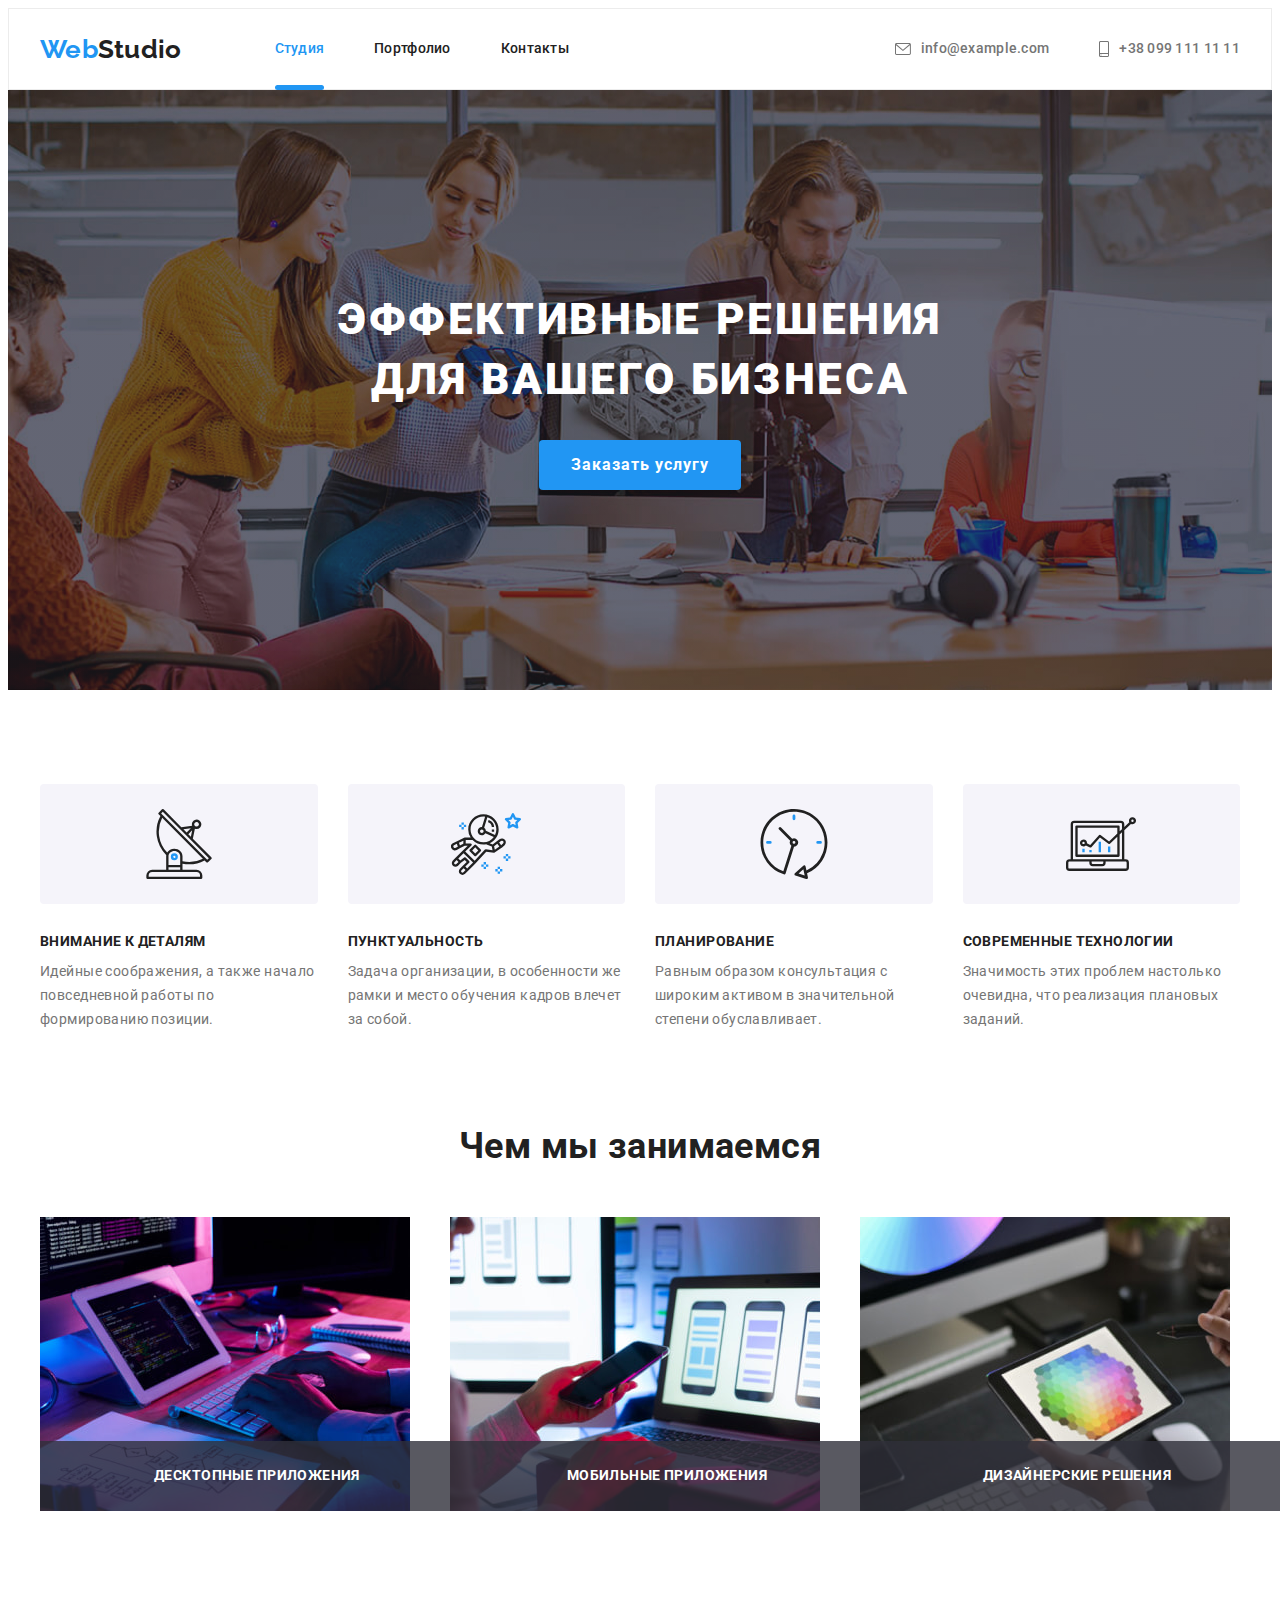
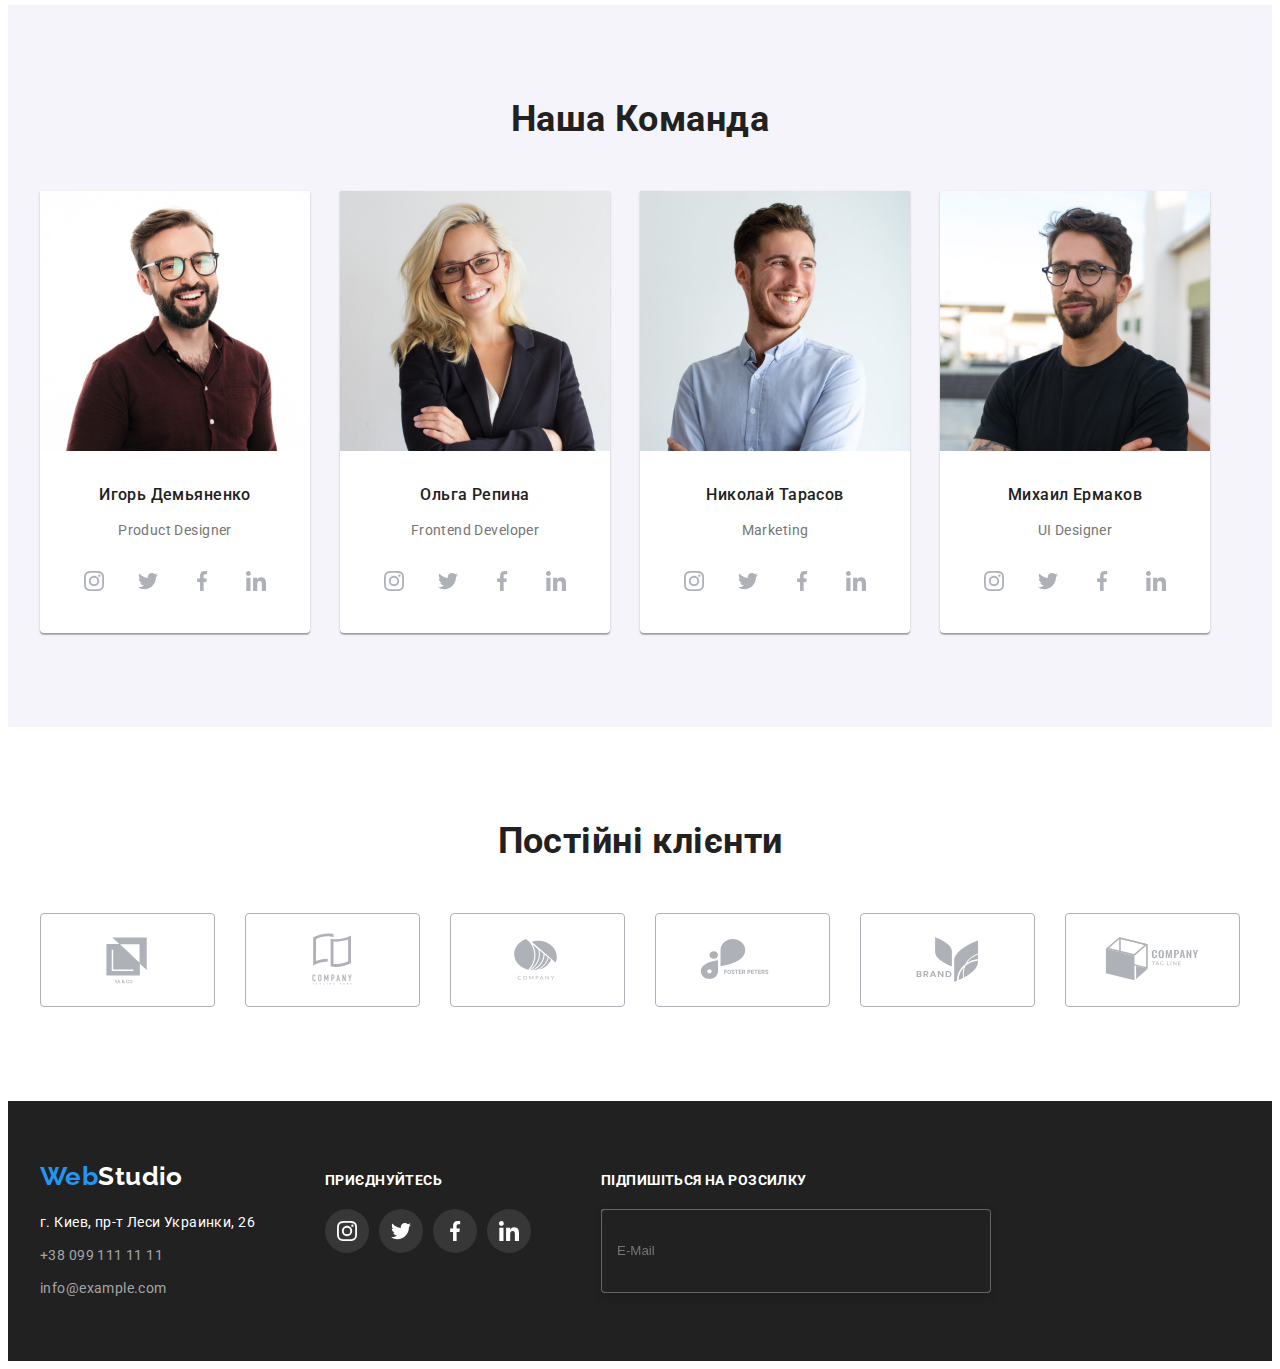
==== commit 1d384b0f: "Start2" ====
--- a/index.html
+++ b/index.html
@@ -410,7 +410,7 @@
                 </span>
               </label>
             </li>
-            <li class="footer-email-button">
+            <li class="footer-email-item">
               <button class="">Підписатися</button>
             </li>
           </ul>
--- a/css/styles.css
+++ b/css/styles.css
@@ -726,7 +726,8 @@
     color: var(--text-color-wht);
     padding: 16px 15px;
 }
-.footer-email-list{
-  display: block;
-  
+.footer-email-item{
+display: flex;
+align-items: center;
+text-align: center;
 }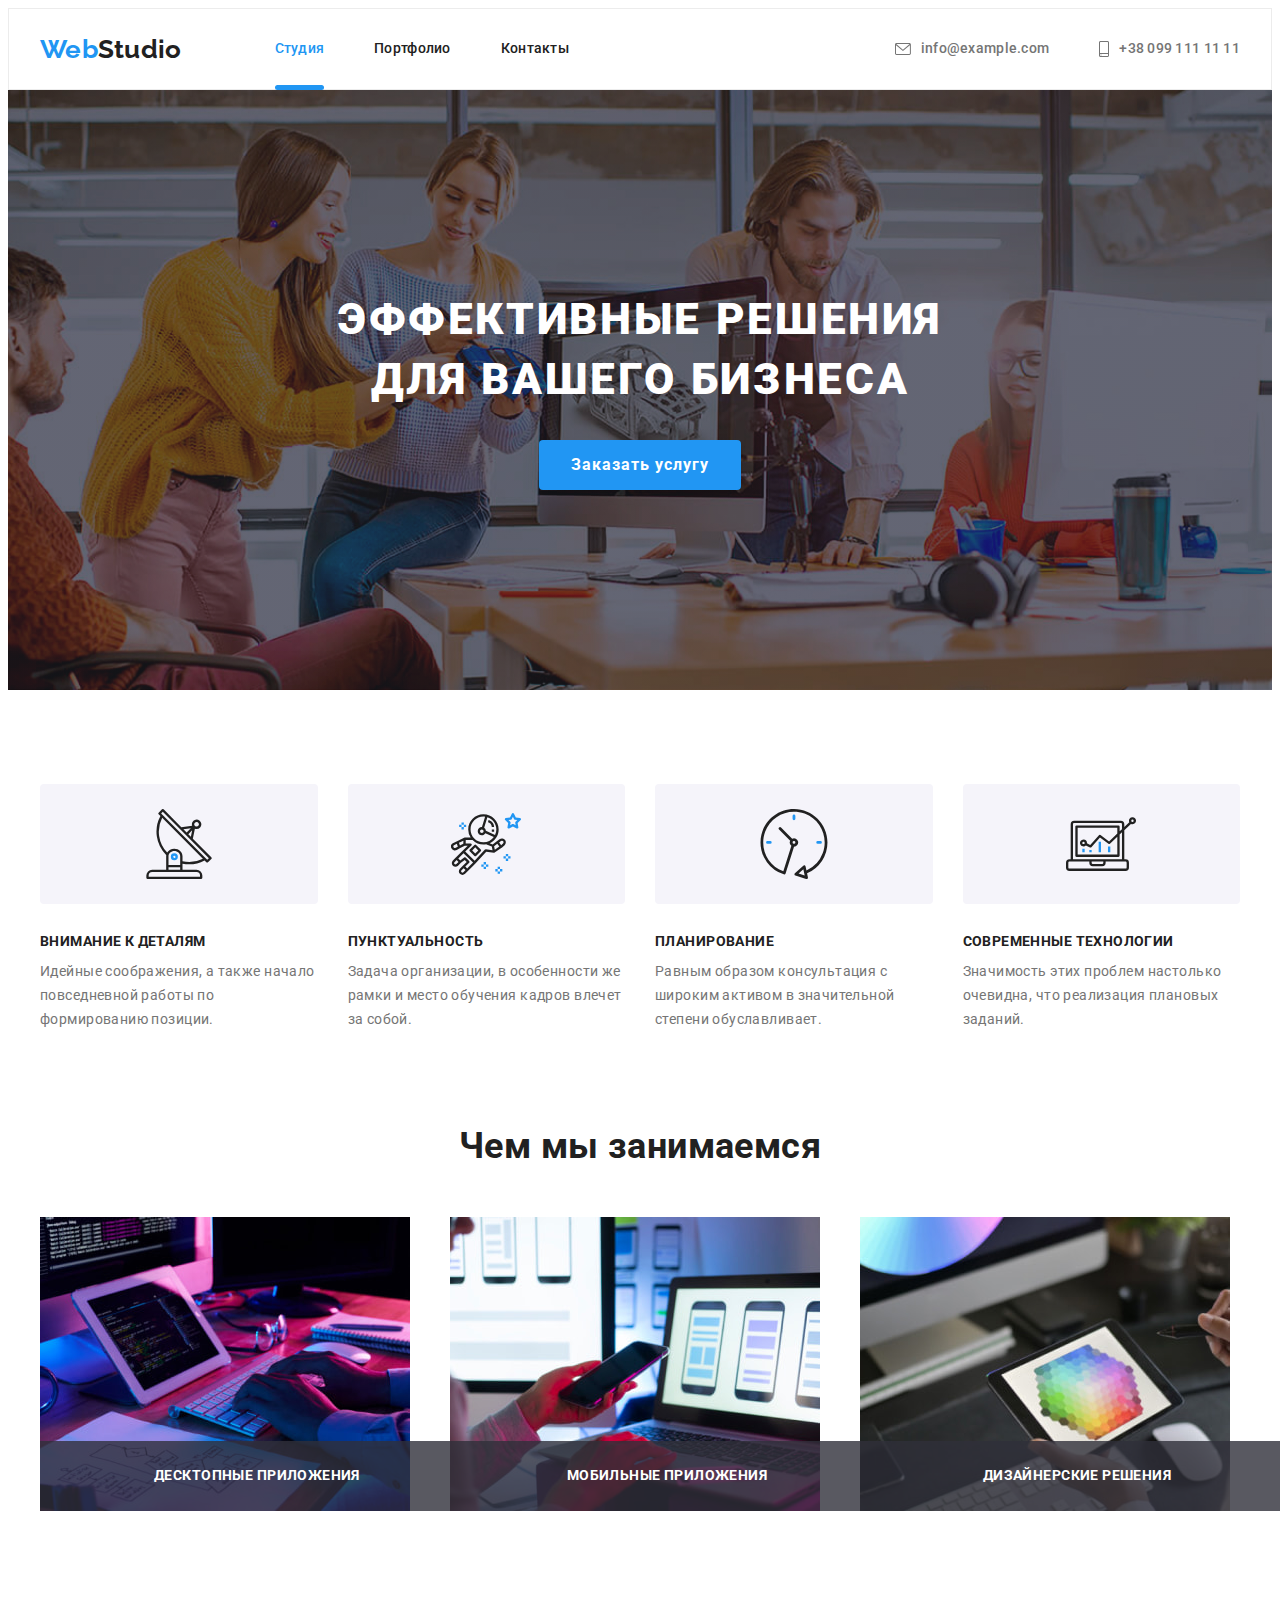
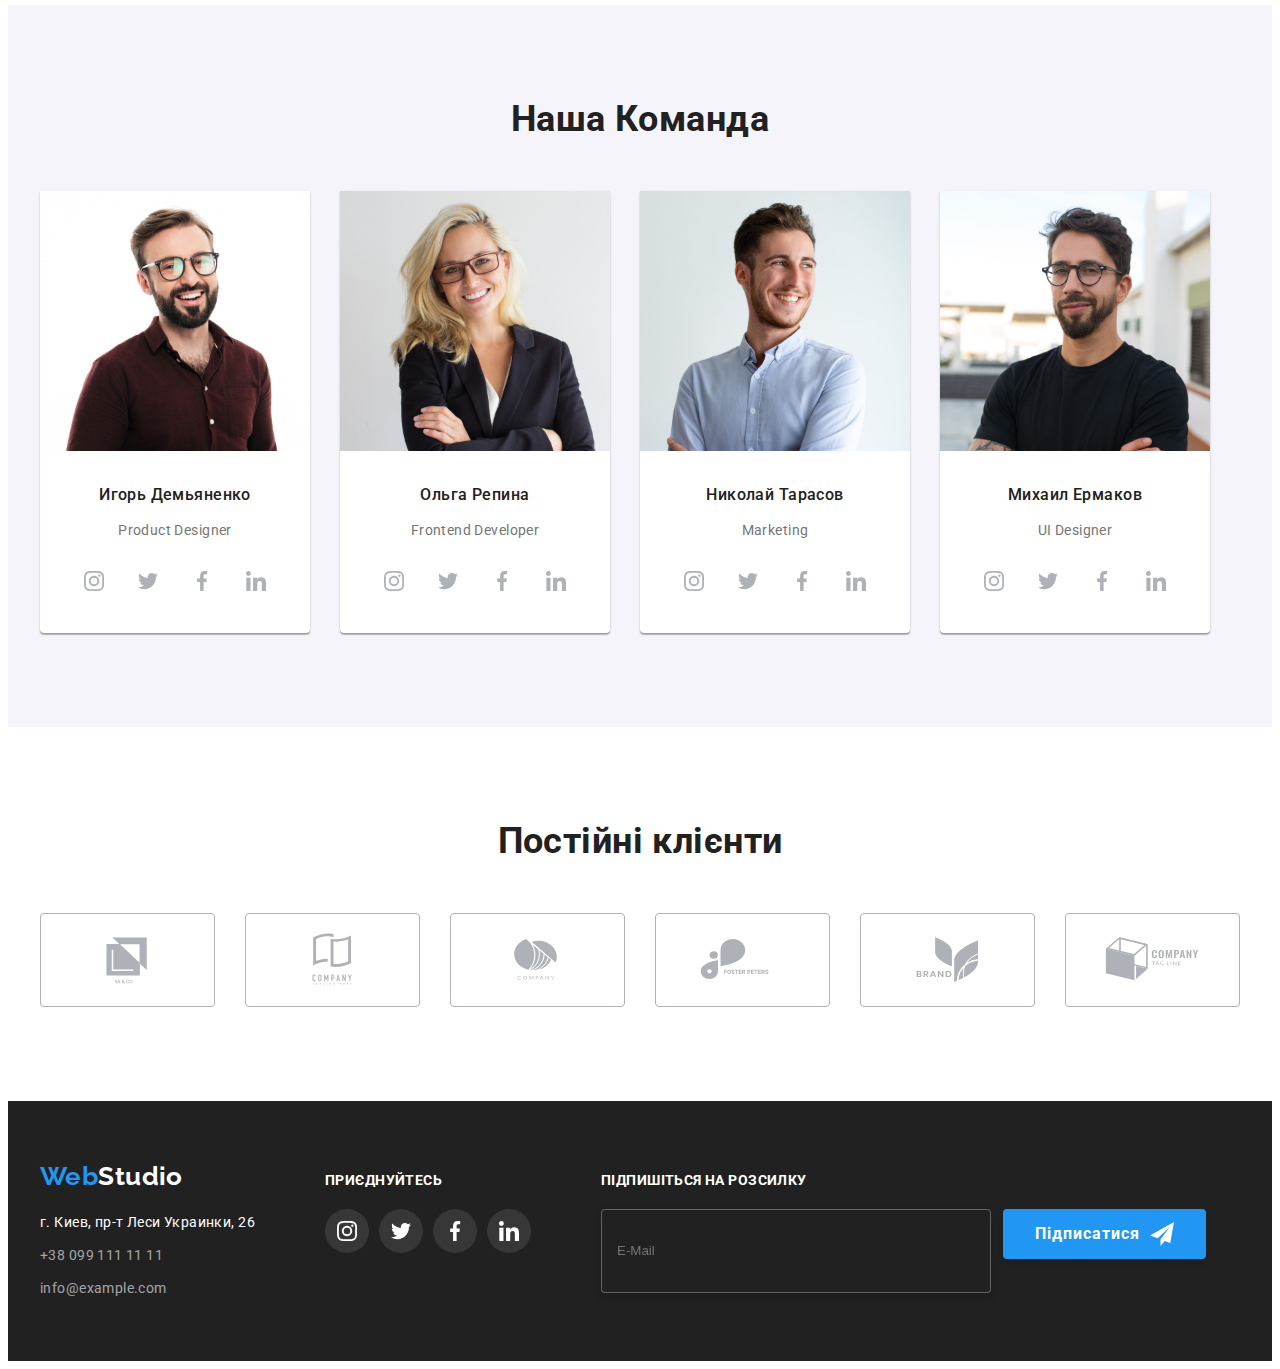
==== commit 9e045979: "Start3" ====
--- a/index.html
+++ b/index.html
@@ -410,8 +410,12 @@
                 </span>
               </label>
             </li>
-            <li class="footer-email-item">
-              <button class="">Підписатися</button>
+            <li class="">
+              <button class="btn-hero">Підписатися
+                <svg class="btn-icon" width="24" height="24">
+                  <use href="./images/icons.svg#icon-send"></use>
+                </svg>
+              </button>
             </li>
           </ul>
         </div>
--- a/css/styles.css
+++ b/css/styles.css
@@ -716,7 +716,6 @@
 }
 
 .footer-email-input{
-  position: absolute;
     width: 358px;
     height: 50px;
     border: 1px solid rgba(255, 255, 255, 0.3);
@@ -726,8 +725,10 @@
     color: var(--text-color-wht);
     padding: 16px 15px;
 }
-.footer-email-item{
-display: flex;
-align-items: center;
-text-align: center;
+.footer-email-list{
+ display: flex;
+gap: 12px;
+}
+.btn-icon{
+  padding-left: 10px;
 }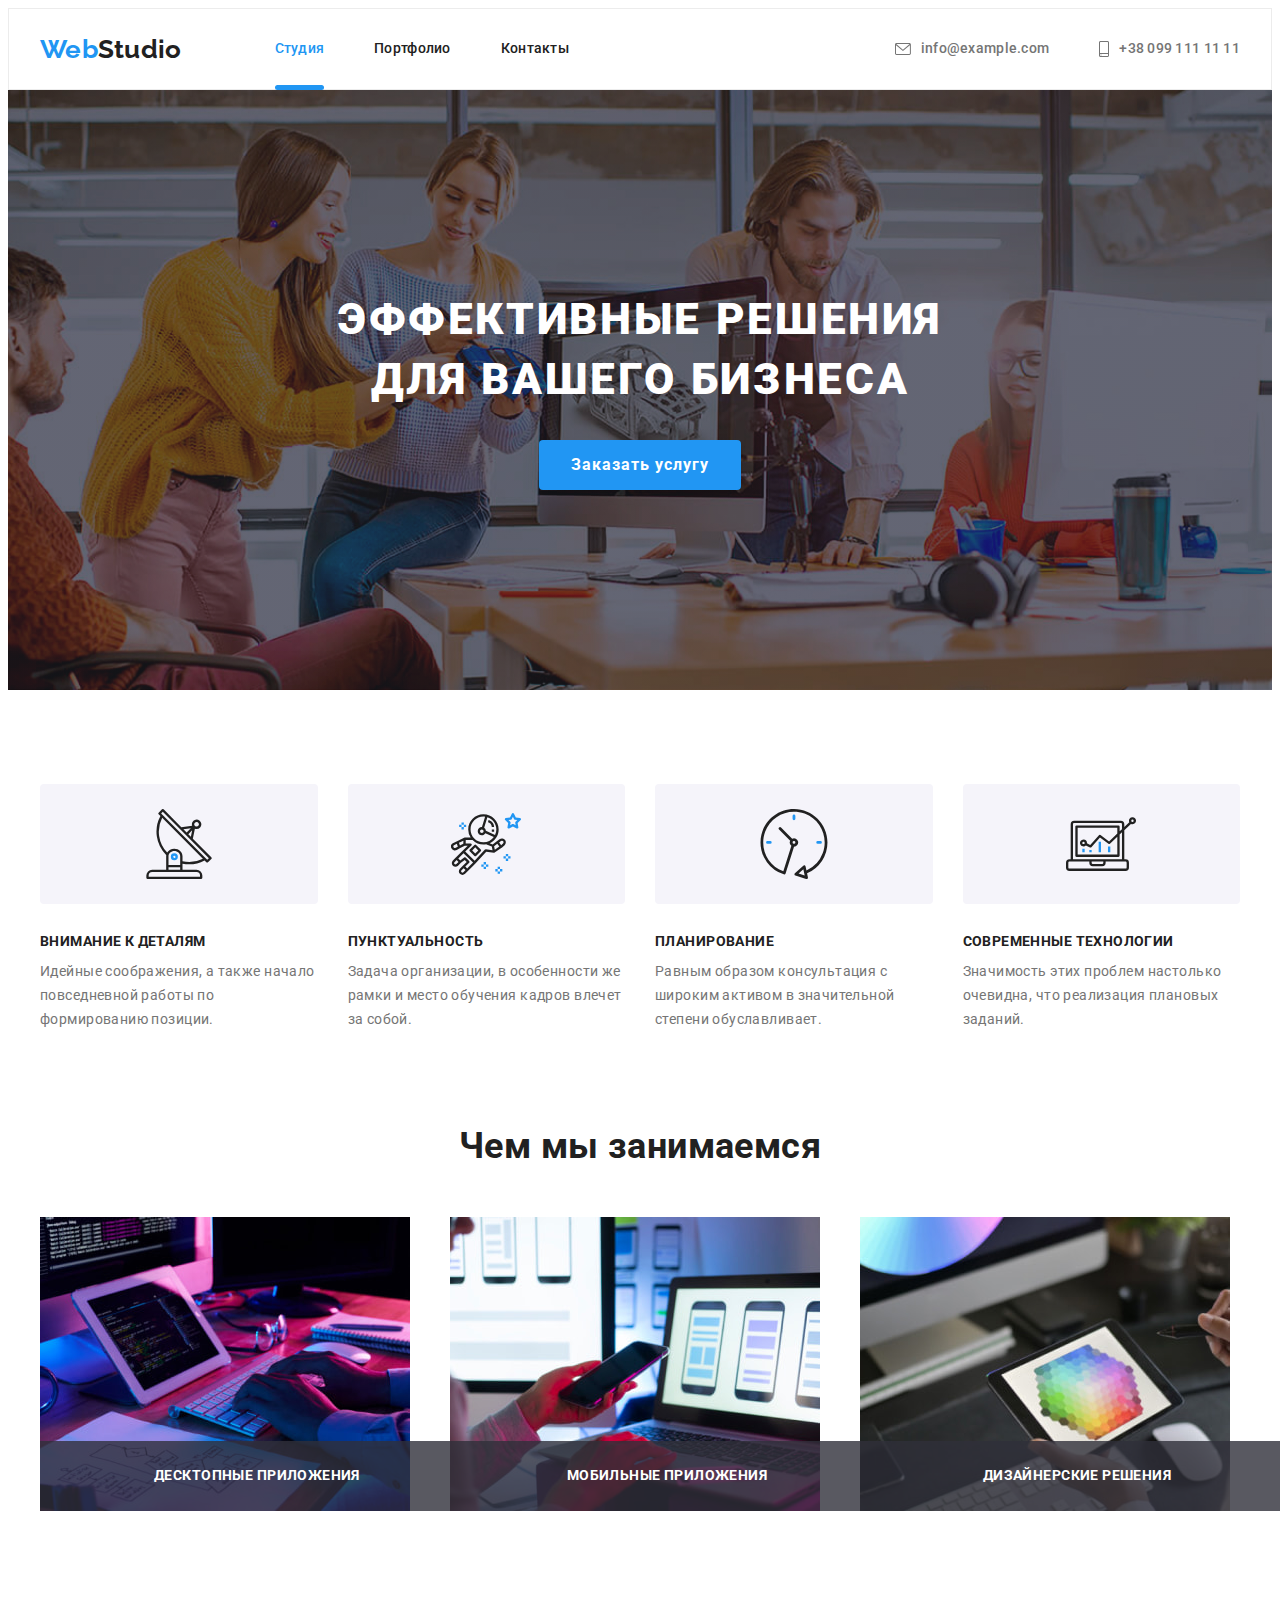
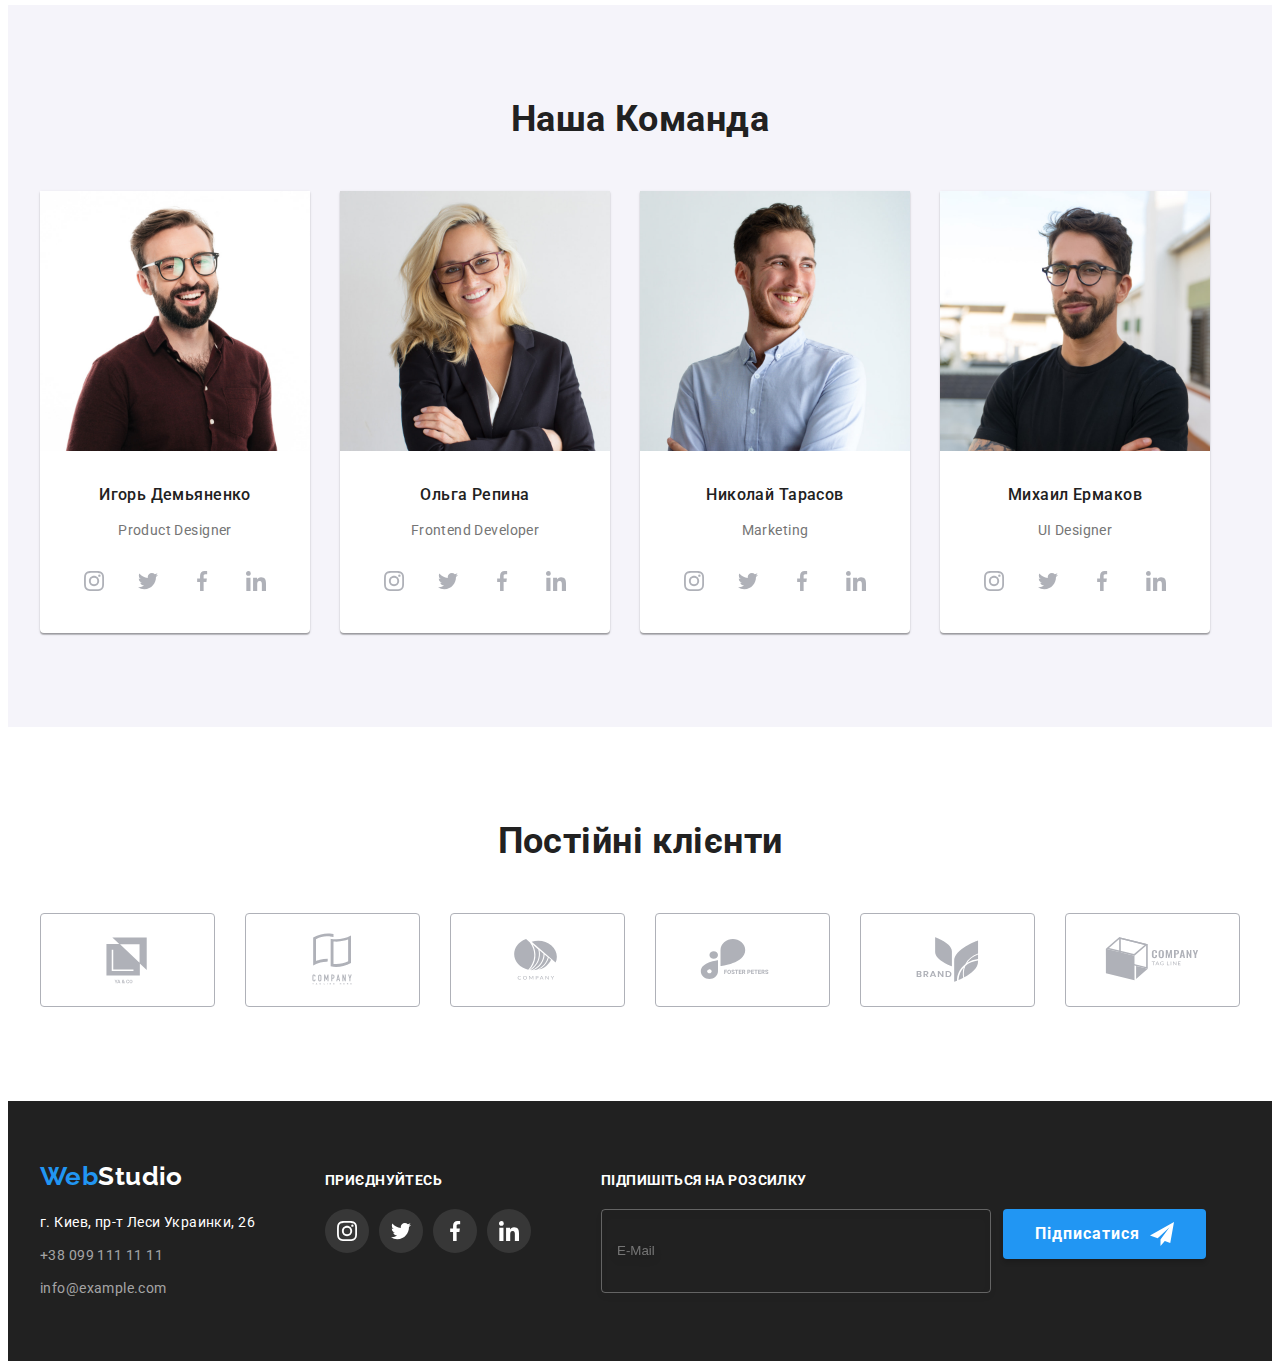
==== commit 03e69ccf: "Finnaly" ====
--- a/index.html
+++ b/index.html
@@ -402,12 +402,11 @@
           </ul>
         </div>
         <div class="footer-email">
-          <p class="footer-email-title">Підпишіться на розсилку</p>
+          <p class="white footer-title">Підпишіться на розсилку</p>
           <ul class="footer-email-list list">
             <li class="footer-email-item">
               <label class="footer-email-wrap">
                 <input class="footer-email-input" type="email" name="email" id="email" placeholder="E-Mail">
-                </span>
               </label>
             </li>
             <li class="">
@@ -424,7 +423,7 @@
   </footer>
   <div class="backdrop is-hidden" data-modal>
     <div class="modal">
-      <button class="modal-btn" data-modal-close>
+      <button class="modal-btn" type="button" data-modal-close>
         <svg class="modal-icon" width="11" height="11">
           <use href="./images/icons.svg#icon-close"></use>
         </svg>
--- a/css/styles.css
+++ b/css/styles.css
@@ -220,8 +220,12 @@
   letter-spacing: 0.06em;
   font-family: inherit;
   border: none;
-}
-
+  transition: background-color 250ms var(--cubic);
+}
+.btn-hero:hover, 
+.btn-hero:focus{
+  background-color: #188CE8;
+}
 /* Секція опису роботи */
 
 .description-list {
@@ -600,6 +604,11 @@
   border: 1px solid rgba(0, 0, 0, 0.1);
   background-color: var(--text-color-wht);
   cursor: pointer;
+  transition: fill 250ms var(--cubic);
+}
+.modal-btn:hover, 
+.modal-btn:focus{
+  fill: var(--accent-color);
 }
 /* Modal-form */
 
@@ -680,8 +689,14 @@
   width: 100%;
   height: 120px;
   padding: 10px;
+  color: var(--text-color-blck);
+  background: #FFFFFF;
+}
+.registration-message::placeholder{
+  font-size: 12px;
+  line-height: 1.16;
+  letter-spacing: 0.01em;
   color: rgba(117, 117, 117, 0.5);
-  background: #FFFFFF;
 }
 
 
@@ -694,11 +709,19 @@
   background-color: var(--accent-color);
   border: 2px solid var(--accent-color);
   
+}
+.registration-checkbox:hover+.registration-agreemen-icon,
+.registration-checkbox:focus+.registration-agreemen-icon {
+  
+  border: 2px solid var(--accent-color);
+
 }
 .registration-agreemen-icon{
   width: 16px;
   height: 15px;
   border: 2px solid black;
+  transition: border 250ms var(--cubic);
+  transition: ackground-color 250ms var(--cubic);
 }
 .registration-link{
   color: var(--accent-color);
@@ -721,7 +744,7 @@
     border: 1px solid rgba(255, 255, 255, 0.3);
     filter: drop-shadow(0px 4px 4px rgba(0, 0, 0, 0.15));
     border-radius: 4px;
-    background-color: var(--text-color-blck);
+    background-color: transparent;
     color: var(--text-color-wht);
     padding: 16px 15px;
 }
@@ -730,5 +753,5 @@
 gap: 12px;
 }
 .btn-icon{
-  padding-left: 10px;
+  margin-left: 10px;
 }